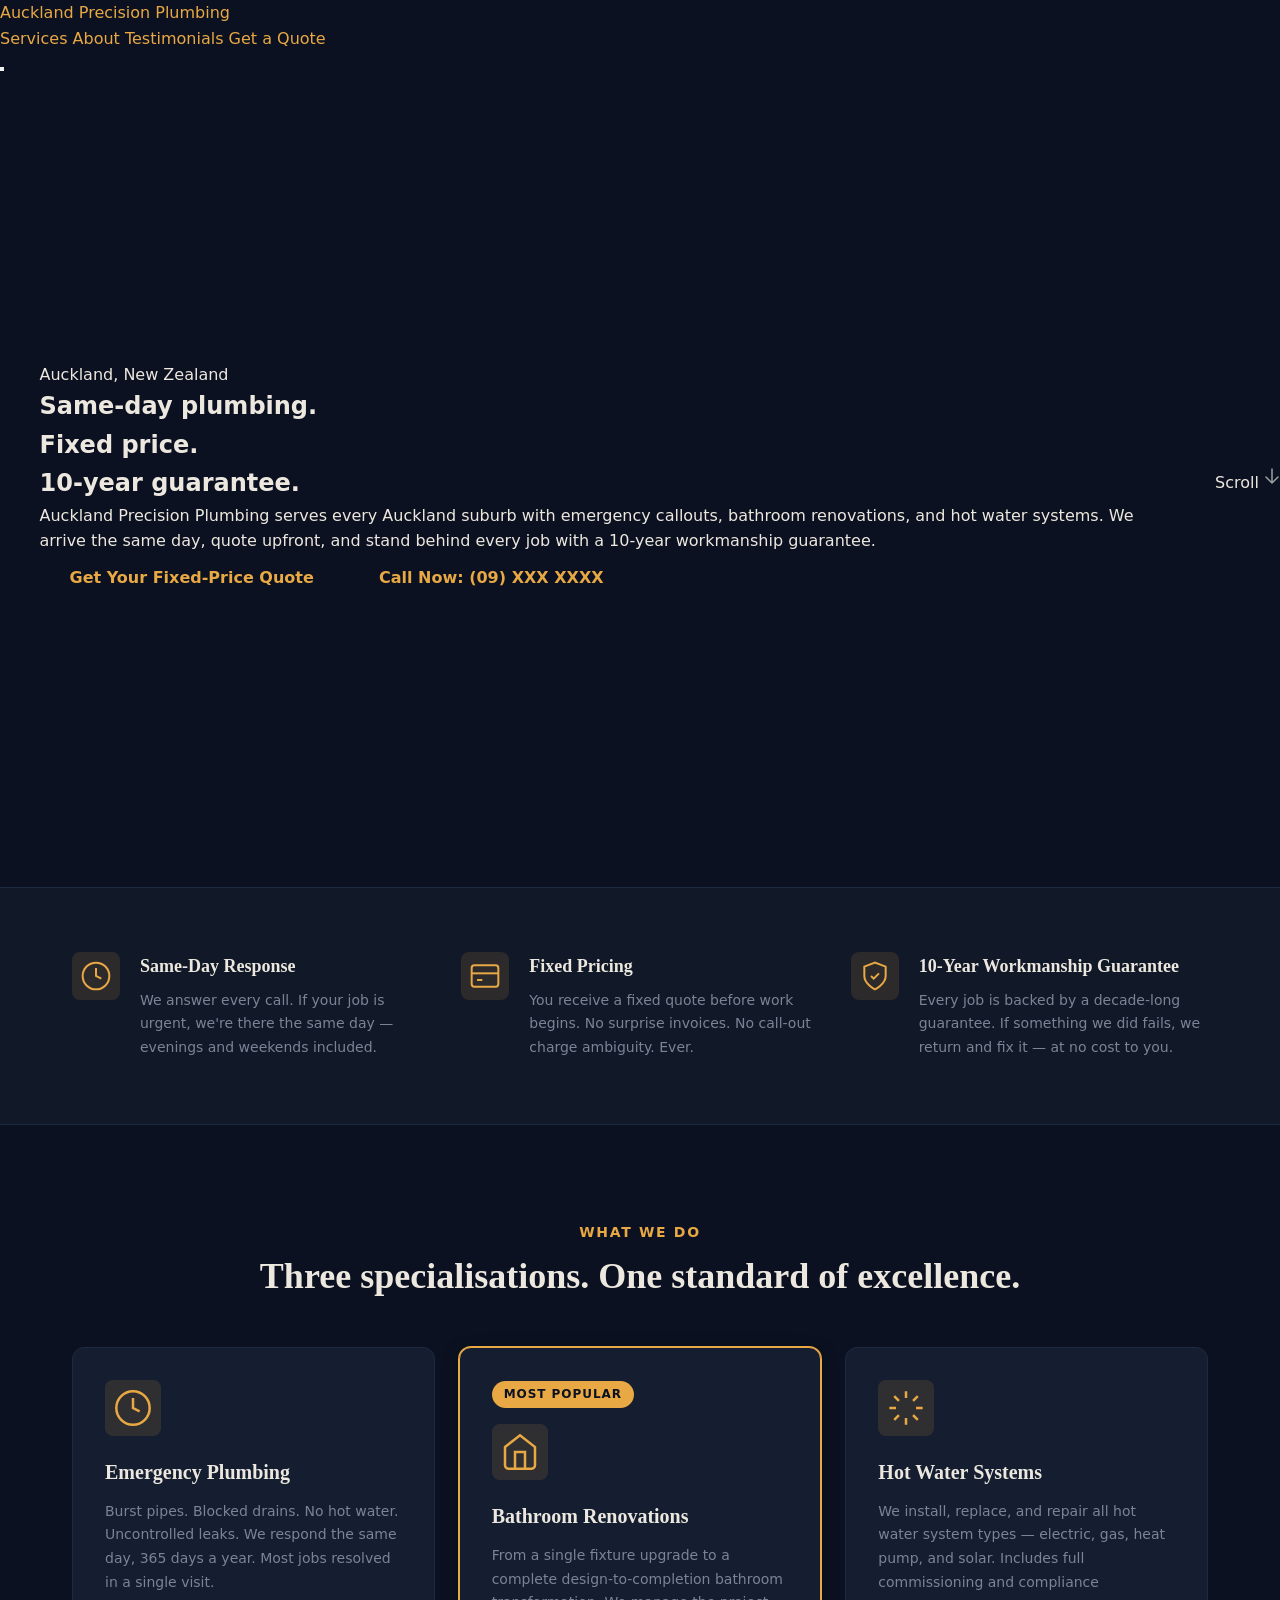
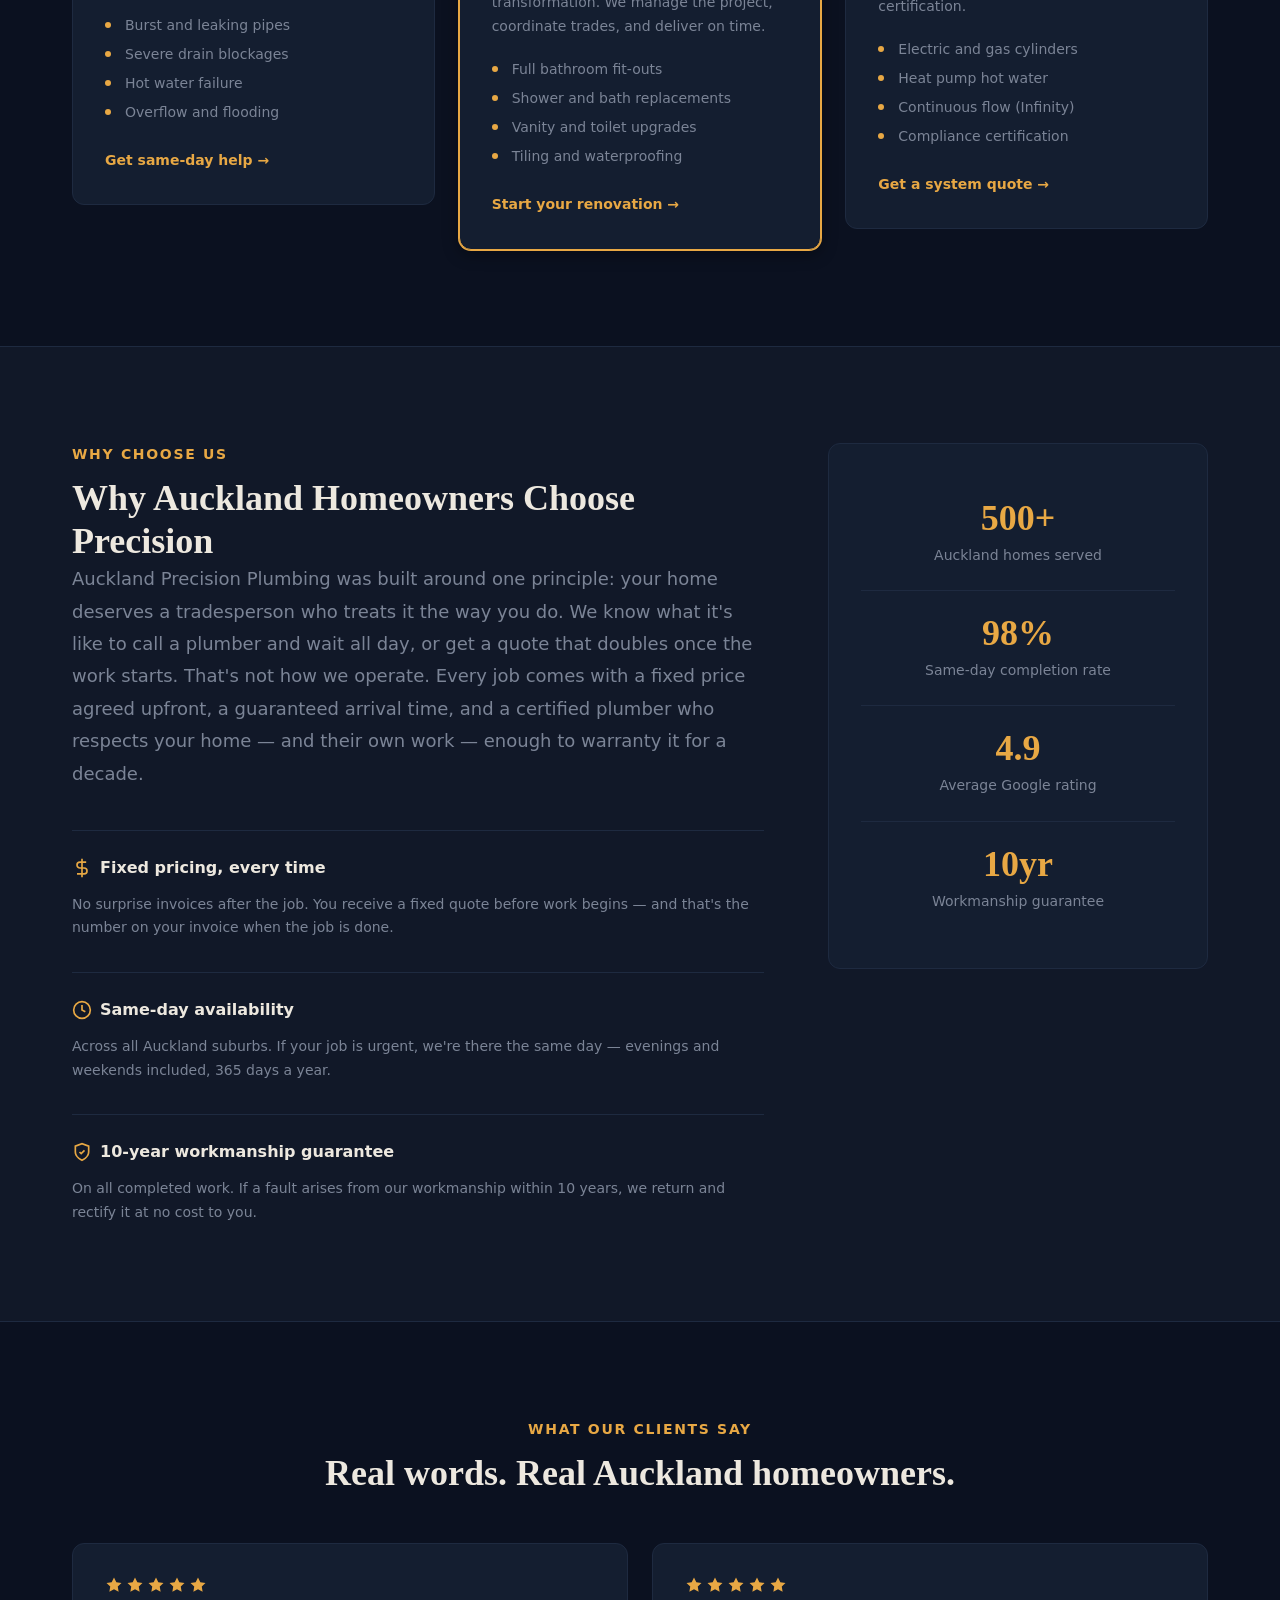
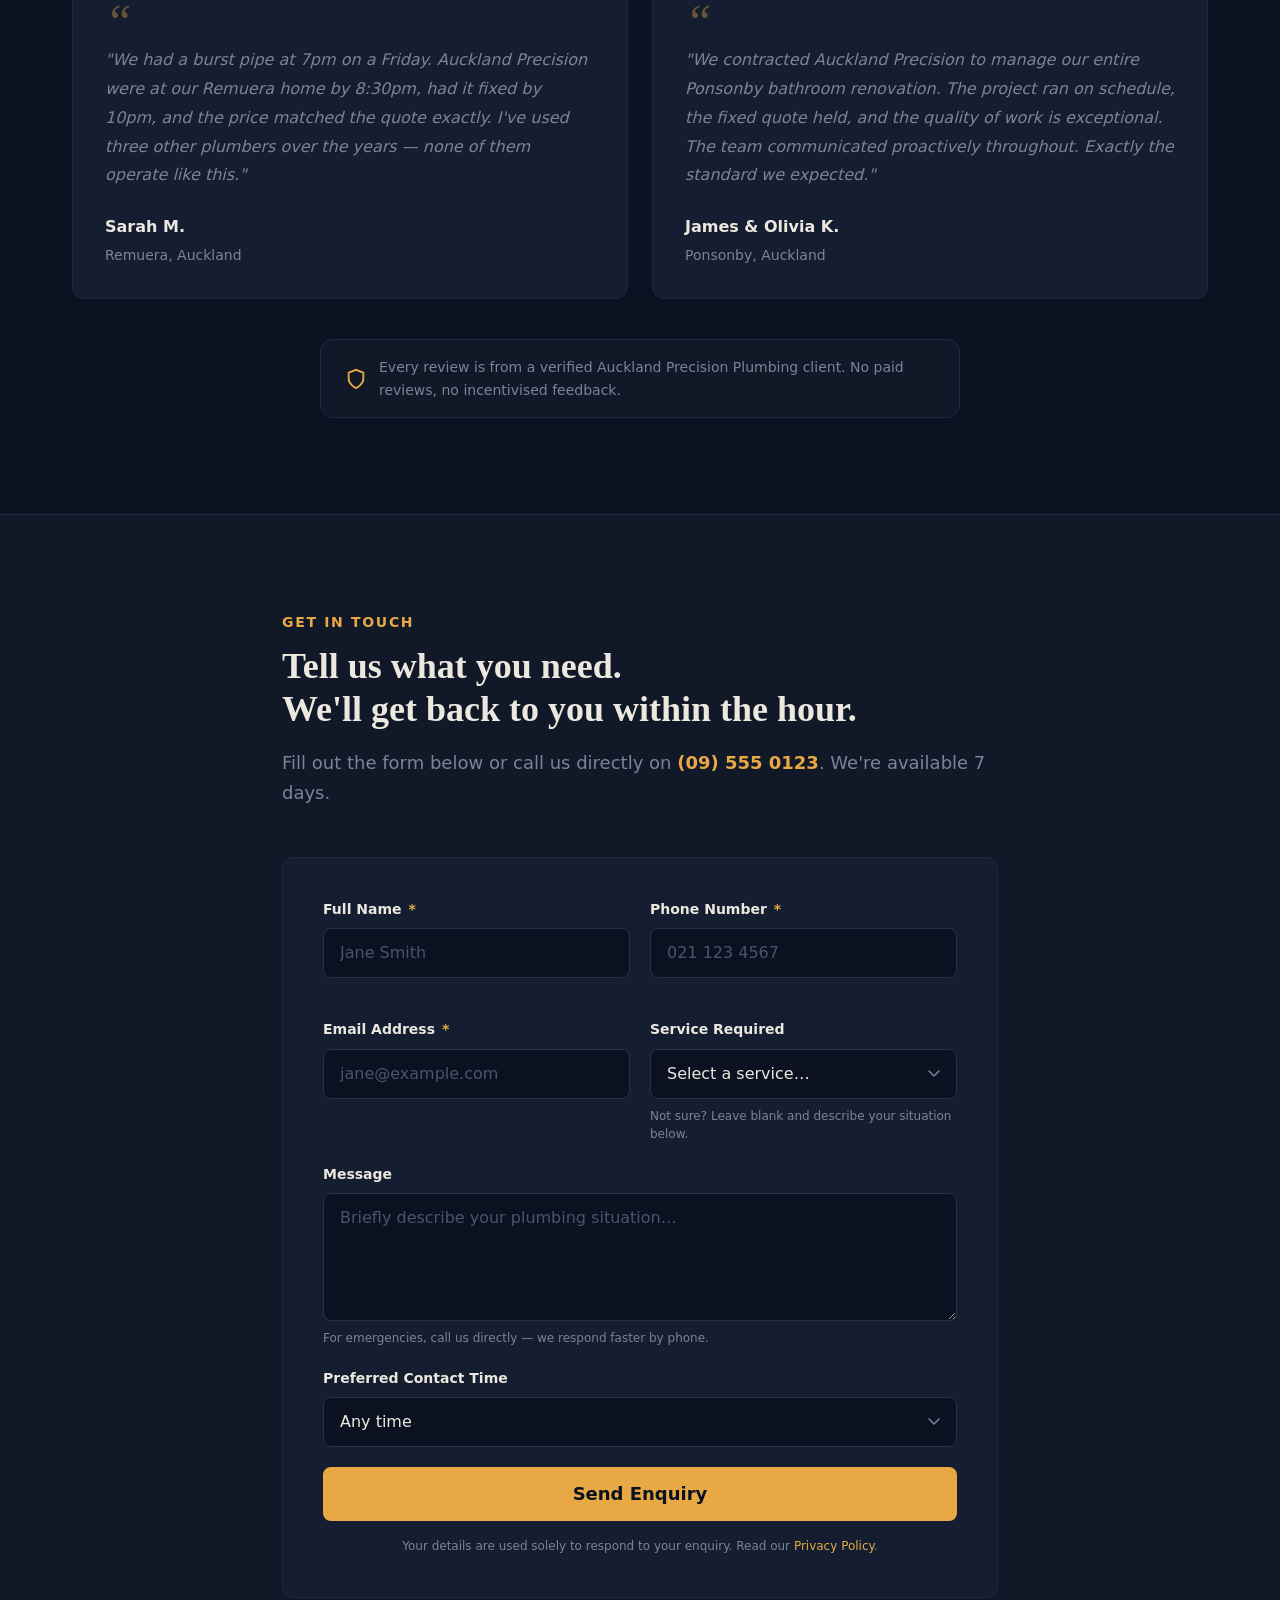
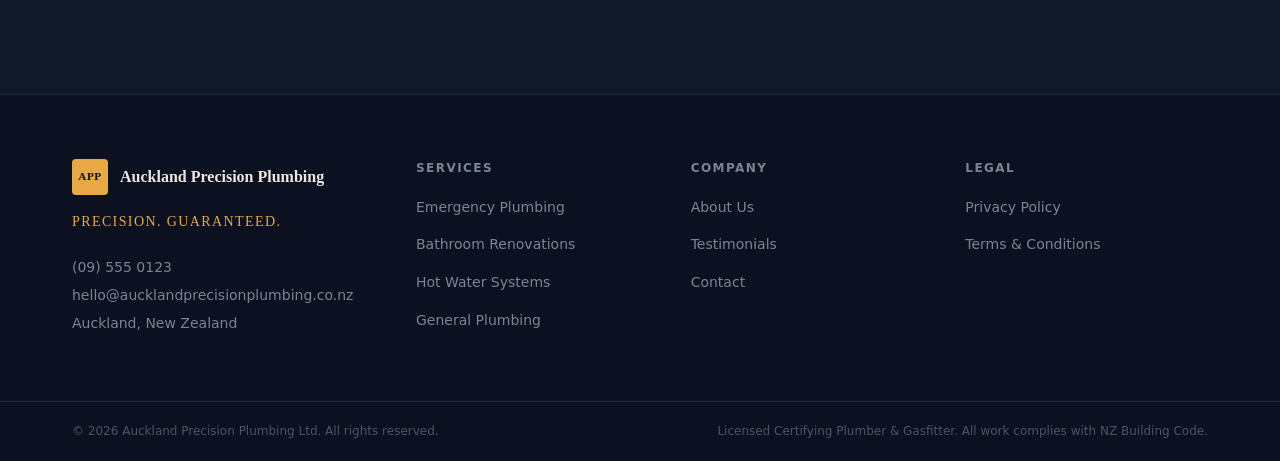
==== index.html @ d9fec71d "feat: Auckland Precision Plumbing — initial site build Premium dark static site. 7-section single-pa" ====
<!DOCTYPE html>
<html lang="en">
<head>
  <meta charset="UTF-8">
  <meta name="viewport" content="width=device-width, initial-scale=1.0">
  <title>Auckland Precision Plumbing — Same-Day Emergency Plumbers Auckland</title>
  <meta name="description" content="Auckland's premium plumbing service. Same-day emergency response, fixed pricing guaranteed, 10-year workmanship guarantee. Serving Remuera, Ponsonby, Parnell and all Auckland suburbs.">
  <link rel="canonical" href="https://auckland-precision-plumbing.netlify.app/">

  <!-- Open Graph -->
  <meta property="og:title" content="Auckland Precision Plumbing — Same-Day Emergency Plumbers Auckland">
  <meta property="og:description" content="Auckland's premium plumbing service. Same-day emergency response, fixed pricing, 10-year workmanship guarantee.">
  <meta property="og:type" content="website">
  <meta property="og:url" content="https://auckland-precision-plumbing.netlify.app/">
  <meta property="og:image" content="https://auckland-precision-plumbing.netlify.app/assets/images/og-image.jpg">

  <!-- Favicon -->
  <link rel="icon" type="image/svg+xml" href="/assets/icons/favicon.svg">
  <link rel="icon" type="image/x-icon" href="/assets/icons/favicon.ico">
  <link rel="apple-touch-icon" href="/assets/icons/apple-touch-icon.png">

  <!-- Fonts: Cormorant Garamond (display) + DM Sans (body) per design.json -->
  <link rel="preconnect" href="https://fonts.googleapis.com">
  <link rel="preconnect" href="https://fonts.gstatic.com" crossorigin>
  <link href="https://fonts.googleapis.com/css2?family=Cormorant+Garamond:wght@500;600;700&family=DM+Sans:opsz,wght@9..40,400;9..40,500&display=swap" rel="stylesheet">

  <!-- Stylesheet -->
  <link rel="stylesheet" href="/styles/main.css">

  <!-- Schema.org JSON-LD: LocalBusiness + Plumber -->
  <script type="application/ld+json">
  {
    "@context": "https://schema.org",
    "@type": ["LocalBusiness", "Plumber"],
    "name": "Auckland Precision Plumbing",
    "description": "Premium residential plumbing services — emergency callouts, bathroom renovations, and hot water system installation — delivered with same-day response, fixed pricing, and a 10-year workmanship guarantee.",
    "url": "https://auckland-precision-plumbing.netlify.app/",
    "telephone": "+6495550123",
    "address": {
      "@type": "PostalAddress",
      "addressLocality": "Auckland",
      "addressCountry": "NZ"
    },
    "areaServed": "Auckland",
    "openingHours": "Mo-Su 00:00-23:59",
    "priceRange": "$$",
    "sameAs": []
  }
  </script>

  <!-- Google Analytics 4 — add Measurement ID before launch -->
  <!-- <script async src="https://www.googletagmanager.com/gtag/js?id=G-XXXXXXXXXX"></script> -->
</head>
<body>

  <!-- ============================================================
       NAVIGATION — design.json: deep navy fixed header
  ============================================================ -->
  <header class="site-nav" id="site-nav" role="banner">
    <div class="nav-inner">
      <a href="/" class="nav-logo" aria-label="Auckland Precision Plumbing — home">
        Auckland Precision Plumbing
      </a>

      <!-- Desktop nav -->
      <nav class="nav-links" aria-label="Primary navigation">
        <a href="#services">Services</a>
        <a href="#about">About</a>
        <a href="#social-proof">Testimonials</a>
        <a href="#cta" class="nav-cta">Get a Quote</a>
      </nav>

      <!-- Mobile toggle -->
      <button
        class="nav-toggle"
        id="nav-toggle"
        aria-label="Open navigation menu"
        aria-expanded="false"
        aria-controls="nav-mobile"
      >
        <span aria-hidden="true"></span>
        <span aria-hidden="true"></span>
        <span aria-hidden="true"></span>
      </button>
    </div>

    <!-- Mobile nav -->
    <nav class="nav-mobile" id="nav-mobile" aria-label="Mobile navigation" hidden>
      <a href="#services">Services</a>
      <a href="#about">About</a>
      <a href="#social-proof">Testimonials</a>
      <a href="#cta">Get a Quote</a>
    </nav>
  </header>

  <main id="main-content">

    <!-- ============================================================
         HERO — WEB-34
         Dark full-bleed. Headline anchored bottom-left.
         CTAs in right column. Cormorant Garamond 700.
         Copy: COPY.md. Design: design.json.
    ============================================================ -->
    <section id="hero" class="hero" aria-label="Auckland Precision Plumbing">

      <!-- Full-bleed background photography (premium bathroom/kitchen renovation) -->
      <div
        class="hero-bg"
        id="hero-bg"
        role="img"
        aria-label="Premium bathroom renovation completed by Auckland Precision Plumbing"
      ></div>

      <!-- Gradient overlay — deep navy from bottom -->
      <div class="hero-overlay" aria-hidden="true"></div>

      <div class="container hero-content">
        <div class="hero-inner">

          <!-- Left: eyebrow + headline + subheading -->
          <div class="hero-text">

            <div class="hero-eyebrow" id="hero-eyebrow">
              <span class="hero-eyebrow-line" aria-hidden="true"></span>
              <span class="hero-eyebrow-text">Auckland, New Zealand</span>
            </div>

            <h1 class="hero-headline" id="hero-headline">
              Same-day plumbing.<br>
              Fixed price.<br>
              10-year guarantee.
            </h1>

            <p class="hero-sub" id="hero-sub">
              Auckland Precision Plumbing serves every Auckland suburb with emergency callouts,
              bathroom renovations, and hot water systems. We arrive the same day, quote upfront,
              and stand behind every job with a 10-year workmanship guarantee.
            </p>

          </div>

          <!-- Right: CTA buttons (bottom-aligned with headline) -->
          <div class="hero-actions-col">
            <div class="hero-actions" id="hero-actions">
              <a href="#cta" class="btn btn-primary">
                Get Your Fixed-Price Quote
              </a>
              <a href="tel:+6409XXXXXX" class="btn btn-secondary btn-secondary--light">
                Call Now: (09) XXX XXXX
              </a>
            </div>
          </div>

        </div>
      </div>

      <!-- Subtle scroll indicator -->
      <div class="hero-scroll-hint" id="hero-scroll-hint" aria-hidden="true">
        <span>Scroll</span>
        <svg width="16" height="20" viewBox="0 0 16 20" fill="none">
          <path d="M8 1v14M2 9l6 6 6-6" stroke="rgba(255,255,255,0.6)" stroke-width="1.5" stroke-linecap="round" stroke-linejoin="round"/>
        </svg>
      </div>

    </section>

    <!-- ============================================================
         TRUST BAR
    ============================================================ -->
    <section id="trust-bar" class="trust-bar fade-in" aria-labelledby="trust-bar-heading">
      <h2 id="trust-bar-heading" class="sr-only">Why Auckland homeowners choose us</h2>
      <div class="container trust-bar__grid">

        <div class="trust-item">
          <div class="trust-item__icon" aria-hidden="true">
            <svg width="32" height="32" viewBox="0 0 24 24" fill="none" stroke="currentColor" stroke-width="1.5">
              <circle cx="12" cy="12" r="10"/><polyline points="12 6 12 12 16 14"/>
            </svg>
          </div>
          <div class="trust-item__body">
            <h3 class="trust-item__title">Same-Day Response</h3>
            <p class="trust-item__text">We answer every call. If your job is urgent, we're there the same day — evenings and weekends included.</p>
          </div>
        </div>

        <div class="trust-item">
          <div class="trust-item__icon" aria-hidden="true">
            <svg width="32" height="32" viewBox="0 0 24 24" fill="none" stroke="currentColor" stroke-width="1.5">
              <rect x="2" y="4" width="20" height="16" rx="2"/><line x1="2" y1="10" x2="22" y2="10"/><line x1="6" y1="15" x2="10" y2="15"/>
            </svg>
          </div>
          <div class="trust-item__body">
            <h3 class="trust-item__title">Fixed Pricing</h3>
            <p class="trust-item__text">You receive a fixed quote before work begins. No surprise invoices. No call-out charge ambiguity. Ever.</p>
          </div>
        </div>

        <div class="trust-item">
          <div class="trust-item__icon" aria-hidden="true">
            <svg width="32" height="32" viewBox="0 0 24 24" fill="none" stroke="currentColor" stroke-width="1.5">
              <path d="M12 22s8-4 8-10V5l-8-3-8 3v7c0 6 8 10 8 10z"/><polyline points="9 12 11 14 15 10"/>
            </svg>
          </div>
          <div class="trust-item__body">
            <h3 class="trust-item__title">10-Year Workmanship Guarantee</h3>
            <p class="trust-item__text">Every job is backed by a decade-long guarantee. If something we did fails, we return and fix it — at no cost to you.</p>
          </div>
        </div>

      </div>
    </section>

    <!-- ============================================================
         SERVICES
    ============================================================ -->
    <section id="services" class="services fade-in" aria-labelledby="services-heading">
      <div class="container">
        <header class="section-header">
          <p class="section-eyebrow">What we do</p>
          <h2 id="services-heading" class="section-heading">Three specialisations. One standard of excellence.</h2>
        </header>

        <div class="services__grid">

          <article class="service-card">
            <div class="service-card__icon" aria-hidden="true">
              <svg width="40" height="40" viewBox="0 0 24 24" fill="none" stroke="currentColor" stroke-width="1.5">
                <path d="M12 2a10 10 0 110 20A10 10 0 0112 2z"/><path d="M12 6v6l4 2"/>
              </svg>
            </div>
            <h3 class="service-card__title">Emergency Plumbing</h3>
            <p class="service-card__text">Burst pipes. Blocked drains. No hot water. Uncontrolled leaks. We respond the same day, 365 days a year. Most jobs resolved in a single visit.</p>
            <ul class="service-card__list" aria-label="Emergency plumbing services">
              <li>Burst and leaking pipes</li>
              <li>Severe drain blockages</li>
              <li>Hot water failure</li>
              <li>Overflow and flooding</li>
            </ul>
            <a href="#cta" class="service-card__link" data-event="cta_click" data-label="services-emergency">Get same-day help →</a>
          </article>

          <article class="service-card service-card--featured">
            <div class="service-card__badge">Most popular</div>
            <div class="service-card__icon" aria-hidden="true">
              <svg width="40" height="40" viewBox="0 0 24 24" fill="none" stroke="currentColor" stroke-width="1.5">
                <path d="M3 9l9-7 9 7v11a2 2 0 01-2 2H5a2 2 0 01-2-2z"/><polyline points="9 22 9 12 15 12 15 22"/>
              </svg>
            </div>
            <h3 class="service-card__title">Bathroom Renovations</h3>
            <p class="service-card__text">From a single fixture upgrade to a complete design-to-completion bathroom transformation. We manage the project, coordinate trades, and deliver on time.</p>
            <ul class="service-card__list" aria-label="Bathroom renovation services">
              <li>Full bathroom fit-outs</li>
              <li>Shower and bath replacements</li>
              <li>Vanity and toilet upgrades</li>
              <li>Tiling and waterproofing</li>
            </ul>
            <a href="#cta" class="service-card__link" data-event="cta_click" data-label="services-reno">Start your renovation →</a>
          </article>

          <article class="service-card">
            <div class="service-card__icon" aria-hidden="true">
              <svg width="40" height="40" viewBox="0 0 24 24" fill="none" stroke="currentColor" stroke-width="1.5">
                <path d="M12 2v4m0 12v4M4.93 4.93l2.83 2.83m8.48 8.48l2.83 2.83M2 12h4m12 0h4M4.93 19.07l2.83-2.83m8.48-8.48l2.83-2.83"/>
              </svg>
            </div>
            <h3 class="service-card__title">Hot Water Systems</h3>
            <p class="service-card__text">We install, replace, and repair all hot water system types — electric, gas, heat pump, and solar. Includes full commissioning and compliance certification.</p>
            <ul class="service-card__list" aria-label="Hot water system services">
              <li>Electric and gas cylinders</li>
              <li>Heat pump hot water</li>
              <li>Continuous flow (Infinity)</li>
              <li>Compliance certification</li>
            </ul>
            <a href="#cta" class="service-card__link" data-event="cta_click" data-label="services-hotwater">Get a system quote →</a>
          </article>

        </div>
      </div>
    </section>

    <!-- ============================================================
         ABOUT / WHY US — WEB-37
         Copy: COPY.md. Design: design.json.
         Layout: two-column (story + differentiators | stat panel).
    ============================================================ -->
    <section id="about" class="about fade-in" aria-labelledby="about-heading">
      <div class="container about__inner">
        <div class="about__content">
          <p class="section-eyebrow">Why choose us</p>
          <h2 id="about-heading" class="section-heading">Why Auckland Homeowners Choose Precision</h2>
          <p class="about__lead">
            Auckland Precision Plumbing was built around one principle: your home deserves a tradesperson who treats it the way you do. We know what it's like to call a plumber and wait all day, or get a quote that doubles once the work starts. That's not how we operate. Every job comes with a fixed price agreed upfront, a guaranteed arrival time, and a certified plumber who respects your home — and their own work — enough to warranty it for a decade.
          </p>

          <dl class="about__features">
            <div class="about__feature">
              <dt class="about__feature-title">
                <svg width="20" height="20" viewBox="0 0 24 24" fill="none" stroke="currentColor" stroke-width="2" aria-hidden="true">
                  <line x1="12" y1="1" x2="12" y2="23"/><path d="M17 5H9.5a3.5 3.5 0 000 7h5a3.5 3.5 0 010 7H6"/>
                </svg>
                Fixed pricing, every time
              </dt>
              <dd class="about__feature-text">No surprise invoices after the job. You receive a fixed quote before work begins — and that's the number on your invoice when the job is done.</dd>
            </div>

            <div class="about__feature">
              <dt class="about__feature-title">
                <svg width="20" height="20" viewBox="0 0 24 24" fill="none" stroke="currentColor" stroke-width="2" aria-hidden="true">
                  <circle cx="12" cy="12" r="10"/><polyline points="12 6 12 12 16 14"/>
                </svg>
                Same-day availability
              </dt>
              <dd class="about__feature-text">Across all Auckland suburbs. If your job is urgent, we're there the same day — evenings and weekends included, 365 days a year.</dd>
            </div>

            <div class="about__feature">
              <dt class="about__feature-title">
                <svg width="20" height="20" viewBox="0 0 24 24" fill="none" stroke="currentColor" stroke-width="2" aria-hidden="true">
                  <path d="M12 22s8-4 8-10V5l-8-3-8 3v7c0 6 8 10 8 10z"/><polyline points="9 12 11 14 15 10"/>
                </svg>
                10-year workmanship guarantee
              </dt>
              <dd class="about__feature-text">On all completed work. If a fault arises from our workmanship within 10 years, we return and rectify it at no cost to you.</dd>
            </div>
          </dl>
        </div>

        <aside class="about__stat-panel" aria-label="Company statistics">
          <div class="stat-panel">
            <div class="stat-panel__item">
              <span class="stat-panel__number" aria-label="Over 500 homes served">500+</span>
              <span class="stat-panel__label">Auckland homes served</span>
            </div>
            <div class="stat-panel__divider" aria-hidden="true"></div>
            <div class="stat-panel__item">
              <span class="stat-panel__number">98%</span>
              <span class="stat-panel__label">Same-day completion rate</span>
            </div>
            <div class="stat-panel__divider" aria-hidden="true"></div>
            <div class="stat-panel__item">
              <span class="stat-panel__number">4.9</span>
              <span class="stat-panel__label">Average Google rating</span>
            </div>
            <div class="stat-panel__divider" aria-hidden="true"></div>
            <div class="stat-panel__item">
              <span class="stat-panel__number">10yr</span>
              <span class="stat-panel__label">Workmanship guarantee</span>
            </div>
          </div>
        </aside>
      </div>
    </section>

    <!-- ============================================================
         SOCIAL PROOF / TESTIMONIALS
    ============================================================ -->
    <section id="social-proof" class="social-proof fade-in" aria-labelledby="social-proof-heading">
      <div class="container">
        <header class="section-header">
          <p class="section-eyebrow">What our clients say</p>
          <h2 id="social-proof-heading" class="section-heading">Real words. Real Auckland homeowners.</h2>
        </header>

        <div class="testimonials__grid">

          <blockquote class="testimonial">
            <div class="testimonial__stars" aria-label="5 stars out of 5">
              <svg width="18" height="18" viewBox="0 0 24 24" fill="currentColor" aria-hidden="true"><polygon points="12 2 15.09 8.26 22 9.27 17 14.14 18.18 21.02 12 17.77 5.82 21.02 7 14.14 2 9.27 8.91 8.26 12 2"/></svg>
              <svg width="18" height="18" viewBox="0 0 24 24" fill="currentColor" aria-hidden="true"><polygon points="12 2 15.09 8.26 22 9.27 17 14.14 18.18 21.02 12 17.77 5.82 21.02 7 14.14 2 9.27 8.91 8.26 12 2"/></svg>
              <svg width="18" height="18" viewBox="0 0 24 24" fill="currentColor" aria-hidden="true"><polygon points="12 2 15.09 8.26 22 9.27 17 14.14 18.18 21.02 12 17.77 5.82 21.02 7 14.14 2 9.27 8.91 8.26 12 2"/></svg>
              <svg width="18" height="18" viewBox="0 0 24 24" fill="currentColor" aria-hidden="true"><polygon points="12 2 15.09 8.26 22 9.27 17 14.14 18.18 21.02 12 17.77 5.82 21.02 7 14.14 2 9.27 8.91 8.26 12 2"/></svg>
              <svg width="18" height="18" viewBox="0 0 24 24" fill="currentColor" aria-hidden="true"><polygon points="12 2 15.09 8.26 22 9.27 17 14.14 18.18 21.02 12 17.77 5.82 21.02 7 14.14 2 9.27 8.91 8.26 12 2"/></svg>
            </div>
            <p class="testimonial__quote">
              "We had a burst pipe at 7pm on a Friday. Auckland Precision were at our Remuera home by 8:30pm, had it fixed by 10pm, and the price matched the quote exactly. I've used three other plumbers over the years — none of them operate like this."
            </p>
            <footer class="testimonial__footer">
              <cite class="testimonial__author">
                <strong>Sarah M.</strong>
                <span class="testimonial__location">Remuera, Auckland</span>
              </cite>
            </footer>
          </blockquote>

          <blockquote class="testimonial">
            <div class="testimonial__stars" aria-label="5 stars out of 5">
              <svg width="18" height="18" viewBox="0 0 24 24" fill="currentColor" aria-hidden="true"><polygon points="12 2 15.09 8.26 22 9.27 17 14.14 18.18 21.02 12 17.77 5.82 21.02 7 14.14 2 9.27 8.91 8.26 12 2"/></svg>
              <svg width="18" height="18" viewBox="0 0 24 24" fill="currentColor" aria-hidden="true"><polygon points="12 2 15.09 8.26 22 9.27 17 14.14 18.18 21.02 12 17.77 5.82 21.02 7 14.14 2 9.27 8.91 8.26 12 2"/></svg>
              <svg width="18" height="18" viewBox="0 0 24 24" fill="currentColor" aria-hidden="true"><polygon points="12 2 15.09 8.26 22 9.27 17 14.14 18.18 21.02 12 17.77 5.82 21.02 7 14.14 2 9.27 8.91 8.26 12 2"/></svg>
              <svg width="18" height="18" viewBox="0 0 24 24" fill="currentColor" aria-hidden="true"><polygon points="12 2 15.09 8.26 22 9.27 17 14.14 18.18 21.02 12 17.77 5.82 21.02 7 14.14 2 9.27 8.91 8.26 12 2"/></svg>
              <svg width="18" height="18" viewBox="0 0 24 24" fill="currentColor" aria-hidden="true"><polygon points="12 2 15.09 8.26 22 9.27 17 14.14 18.18 21.02 12 17.77 5.82 21.02 7 14.14 2 9.27 8.91 8.26 12 2"/></svg>
            </div>
            <p class="testimonial__quote">
              "We contracted Auckland Precision to manage our entire Ponsonby bathroom renovation. The project ran on schedule, the fixed quote held, and the quality of work is exceptional. The team communicated proactively throughout. Exactly the standard we expected."
            </p>
            <footer class="testimonial__footer">
              <cite class="testimonial__author">
                <strong>James &amp; Olivia K.</strong>
                <span class="testimonial__location">Ponsonby, Auckland</span>
              </cite>
            </footer>
          </blockquote>

        </div>

        <div class="social-proof__trust-signal">
          <svg width="22" height="22" viewBox="0 0 24 24" fill="none" stroke="currentColor" stroke-width="2" aria-hidden="true">
            <path d="M12 22s8-4 8-10V5l-8-3-8 3v7c0 6 8 10 8 10z"/>
          </svg>
          <p>Every review is from a verified Auckland Precision Plumbing client. No paid reviews, no incentivised feedback.</p>
        </div>
      </div>
    </section>

    <!-- ============================================================
         CTA / CONTACT FORM
    ============================================================ -->
    <section id="cta" class="contact fade-in" aria-labelledby="contact-heading">
      <div class="container contact__inner">
        <div class="contact__header">
          <p class="section-eyebrow">Get in touch</p>
          <h2 id="contact-heading" class="section-heading">Tell us what you need.<br>We'll get back to you within the hour.</h2>
          <p class="contact__subhead">Fill out the form below or call us directly on <a href="tel:+6495550123" class="contact__phone-link" data-event="phone_click">(09) 555 0123</a>. We're available 7 days.</p>
        </div>

        <!-- Contact Form — Formspree endpoint: replace YOUR_FORM_ID -->
        <form
          id="contact-form"
          class="contact-form"
          action="https://formspree.io/f/YOUR_FORM_ID"
          method="POST"
          novalidate
          aria-label="Contact form"
        >
          <!-- Honeypot spam protection -->
          <input type="text" name="_gotcha" class="contact-form__honeypot" tabindex="-1" aria-hidden="true">

          <div class="form-row">
            <div class="form-group">
              <label for="contact-name" class="form-label">Full Name <span class="form-label__required" aria-label="required">*</span></label>
              <input
                type="text"
                id="contact-name"
                name="name"
                class="form-input"
                placeholder="Jane Smith"
                required
                autocomplete="name"
                aria-required="true"
                aria-describedby="contact-name-error"
              >
              <span id="contact-name-error" class="form-error" role="alert" aria-live="polite"></span>
            </div>

            <div class="form-group">
              <label for="contact-phone" class="form-label">Phone Number <span class="form-label__required" aria-label="required">*</span></label>
              <input
                type="tel"
                id="contact-phone"
                name="phone"
                class="form-input"
                placeholder="021 123 4567"
                required
                autocomplete="tel"
                aria-required="true"
                aria-describedby="contact-phone-error"
              >
              <span id="contact-phone-error" class="form-error" role="alert" aria-live="polite"></span>
            </div>
          </div>

          <div class="form-row">
            <div class="form-group">
              <label for="contact-email" class="form-label">Email Address <span class="form-label__required" aria-label="required">*</span></label>
              <input
                type="email"
                id="contact-email"
                name="email"
                class="form-input"
                placeholder="jane@example.com"
                required
                autocomplete="email"
                aria-required="true"
                aria-describedby="contact-email-error"
              >
              <span id="contact-email-error" class="form-error" role="alert" aria-live="polite"></span>
            </div>

            <div class="form-group">
              <label for="contact-service" class="form-label">Service Required</label>
              <select id="contact-service" name="service" class="form-input form-select" aria-describedby="contact-service-hint">
                <option value="">Select a service…</option>
                <option value="Emergency Plumbing">Emergency Plumbing</option>
                <option value="Bathroom Renovation">Bathroom Renovation</option>
                <option value="Hot Water System">Hot Water System</option>
                <option value="General Plumbing">General Plumbing</option>
              </select>
              <span id="contact-service-hint" class="form-hint">Not sure? Leave blank and describe your situation below.</span>
            </div>
          </div>

          <div class="form-group">
            <label for="contact-message" class="form-label">Message</label>
            <textarea
              id="contact-message"
              name="message"
              class="form-input form-textarea"
              placeholder="Briefly describe your plumbing situation…"
              rows="4"
              aria-describedby="contact-message-hint"
            ></textarea>
            <span id="contact-message-hint" class="form-hint">For emergencies, call us directly — we respond faster by phone.</span>
          </div>

          <div class="form-group">
            <label for="contact-time" class="form-label">Preferred Contact Time</label>
            <select id="contact-time" name="preferred_time" class="form-input form-select">
              <option value="">Any time</option>
              <option value="Morning (8am–12pm)">Morning (8am–12pm)</option>
              <option value="Afternoon (12pm–5pm)">Afternoon (12pm–5pm)</option>
              <option value="Evening (5pm–8pm)">Evening (5pm–8pm)</option>
            </select>
          </div>

          <button type="submit" class="btn btn--primary contact-form__submit" data-event="cta_click" data-label="form-submit">
            <span class="btn__text">Send Enquiry</span>
            <span class="btn__loading" aria-hidden="true">Sending…</span>
          </button>

          <p class="contact-form__privacy">
            Your details are used solely to respond to your enquiry. Read our <a href="/privacy.html">Privacy Policy</a>.
          </p>

          <!-- Success / Error messages -->
          <div id="form-success" class="form-message form-message--success" role="alert" aria-live="polite" hidden>
            <svg width="20" height="20" viewBox="0 0 24 24" fill="none" stroke="currentColor" stroke-width="2" aria-hidden="true">
              <path d="M22 11.08V12a10 10 0 11-5.93-9.14"/><polyline points="22 4 12 14.01 9 11.01"/>
            </svg>
            <strong>We'll be in touch within the hour.</strong> Thank you for reaching out.
          </div>
          <div id="form-error" class="form-message form-message--error" role="alert" aria-live="polite" hidden>
            <svg width="20" height="20" viewBox="0 0 24 24" fill="none" stroke="currentColor" stroke-width="2" aria-hidden="true">
              <circle cx="12" cy="12" r="10"/><line x1="12" y1="8" x2="12" y2="12"/><line x1="12" y1="16" x2="12.01" y2="16"/>
            </svg>
            Something went wrong. Please try again or call us on <a href="tel:+6495550123">(09) 555 0123</a>.
          </div>
        </form>
      </div>
    </section>

  </main>

  <!-- ============================================================
       FOOTER
  ============================================================ -->
  <footer id="footer" class="site-footer" role="contentinfo">
    <div class="container footer__inner">

      <div class="footer__brand">
        <a href="/" class="footer__logo" aria-label="Auckland Precision Plumbing — Home">
          <span class="logo__mark" aria-hidden="true">APP</span>
          <span class="logo__text">Auckland Precision Plumbing</span>
        </a>
        <p class="footer__tagline">Precision. Guaranteed.</p>
        <address class="footer__contact">
          <a href="tel:+6495550123" class="footer__phone" data-event="phone_click">(09) 555 0123</a><br>
          <a href="mailto:hello@aucklandprecisionplumbing.co.nz" class="footer__email">hello@aucklandprecisionplumbing.co.nz</a><br>
          Auckland, New Zealand
        </address>
      </div>

      <nav class="footer__nav" aria-label="Footer navigation">
        <div class="footer__nav-group">
          <h3 class="footer__nav-heading">Services</h3>
          <ul class="footer__nav-list" role="list">
            <li><a href="#services" class="footer__nav-link">Emergency Plumbing</a></li>
            <li><a href="#services" class="footer__nav-link">Bathroom Renovations</a></li>
            <li><a href="#services" class="footer__nav-link">Hot Water Systems</a></li>
            <li><a href="#services" class="footer__nav-link">General Plumbing</a></li>
          </ul>
        </div>
        <div class="footer__nav-group">
          <h3 class="footer__nav-heading">Company</h3>
          <ul class="footer__nav-list" role="list">
            <li><a href="#about" class="footer__nav-link">About Us</a></li>
            <li><a href="#social-proof" class="footer__nav-link">Testimonials</a></li>
            <li><a href="#cta" class="footer__nav-link">Contact</a></li>
          </ul>
        </div>
        <div class="footer__nav-group">
          <h3 class="footer__nav-heading">Legal</h3>
          <ul class="footer__nav-list" role="list">
            <li><a href="/privacy.html" class="footer__nav-link">Privacy Policy</a></li>
            <li><a href="/terms.html" class="footer__nav-link">Terms &amp; Conditions</a></li>
          </ul>
        </div>
      </nav>

    </div>

    <div class="footer__bottom">
      <div class="container footer__bottom-inner">
        <p class="footer__copyright">&copy; <span id="footer-year">2025</span> Auckland Precision Plumbing Ltd. All rights reserved.</p>
        <p class="footer__legal-note">Licensed Certifying Plumber &amp; Gasfitter. All work complies with NZ Building Code.</p>
      </div>
    </div>
  </footer>

  <!-- JavaScript -->
  <script src="/js/main.js" defer></script>

</body>
</html>
---- styles/main.css ----
/* ================================================================
   Auckland Precision Plumbing — main.css
   Design system: Dark slate / Warm amber / Playfair + Inter
================================================================ */

/* ----------------------------------------------------------------
   1. Design tokens
---------------------------------------------------------------- */
:root {
  /* Colours */
  --color-bg:           #0B1120;
  --color-bg-alt:       #111828;
  --color-bg-card:      #141E30;
  --color-bg-card-hover:#182438;
  --color-accent:       #E8A844;
  --color-accent-hover: #D4952F;
  --color-accent-dim:   rgba(232, 168, 68, 0.12);
  --color-text:         #EDE8DF;
  --color-text-muted:   #7B8496;
  --color-text-subtle:  #4A5568;
  --color-border:       #1E2A40;
  --color-border-light: #243248;
  --color-error:        #E85F5F;
  --color-success:      #4CAF7D;
  --color-white:        #FFFFFF;

  /* Typography */
  --font-display: 'Playfair Display', Georgia, 'Times New Roman', serif;
  --font-body:    'Inter', system-ui, -apple-system, BlinkMacSystemFont, 'Segoe UI', sans-serif;

  /* Font sizes */
  --text-xs:   0.75rem;
  --text-sm:   0.875rem;
  --text-base: 1rem;
  --text-lg:   1.125rem;
  --text-xl:   1.25rem;
  --text-2xl:  1.5rem;
  --text-3xl:  1.875rem;
  --text-4xl:  2.25rem;
  --text-5xl:  3rem;
  --text-6xl:  3.75rem;

  /* Spacing */
  --space-1:  0.25rem;
  --space-2:  0.5rem;
  --space-3:  0.75rem;
  --space-4:  1rem;
  --space-5:  1.25rem;
  --space-6:  1.5rem;
  --space-8:  2rem;
  --space-10: 2.5rem;
  --space-12: 3rem;
  --space-16: 4rem;
  --space-20: 5rem;
  --space-24: 6rem;
  --space-32: 8rem;

  /* Layout */
  --max-width:      1200px;
  --max-width-text: 720px;
  --gutter:         clamp(1rem, 4vw, 2rem);

  /* Effects */
  --radius-sm:  4px;
  --radius-md:  8px;
  --radius-lg:  12px;
  --radius-xl:  20px;
  --shadow-sm:  0 1px 3px rgba(0, 0, 0, 0.4);
  --shadow-md:  0 4px 16px rgba(0, 0, 0, 0.4);
  --shadow-lg:  0 16px 48px rgba(0, 0, 0, 0.5);
  --transition: 0.25s ease;
}

/* ----------------------------------------------------------------
   2. Reset & base
---------------------------------------------------------------- */
*,
*::before,
*::after {
  box-sizing: border-box;
  margin: 0;
  padding: 0;
}

html {
  scroll-behavior: smooth;
  -webkit-text-size-adjust: 100%;
}

@media (prefers-reduced-motion: reduce) {
  html { scroll-behavior: auto; }
  *,
  *::before,
  *::after {
    animation-duration: 0.01ms !important;
    animation-iteration-count: 1 !important;
    transition-duration: 0.01ms !important;
    scroll-behavior: auto !important;
  }
}

body {
  font-family: var(--font-body);
  font-size: var(--text-base);
  line-height: 1.6;
  color: var(--color-text);
  background-color: var(--color-bg);
  -webkit-font-smoothing: antialiased;
  -moz-osx-font-smoothing: grayscale;
}

img {
  display: block;
  max-width: 100%;
  height: auto;
}

a {
  color: var(--color-accent);
  text-decoration: none;
  transition: color var(--transition);
}

a:hover { color: var(--color-accent-hover); }

a:focus-visible {
  outline: 2px solid var(--color-accent);
  outline-offset: 3px;
  border-radius: 2px;
}

ul, ol { list-style: none; }
address { font-style: normal; }

/* ----------------------------------------------------------------
   3. Utilities
---------------------------------------------------------------- */
.sr-only {
  position: absolute;
  width: 1px;
  height: 1px;
  padding: 0;
  margin: -1px;
  overflow: hidden;
  clip: rect(0, 0, 0, 0);
  white-space: nowrap;
  border: 0;
}

.container {
  width: 100%;
  max-width: var(--max-width);
  margin-inline: auto;
  padding-inline: var(--gutter);
}

/* ----------------------------------------------------------------
   4. Typography
---------------------------------------------------------------- */
.section-eyebrow {
  display: block;
  font-family: var(--font-body);
  font-size: var(--text-sm);
  font-weight: 600;
  letter-spacing: 0.12em;
  text-transform: uppercase;
  color: var(--color-accent);
  margin-bottom: var(--space-3);
}

.section-heading {
  font-family: var(--font-display);
  font-size: clamp(var(--text-2xl), 3.5vw, var(--text-4xl));
  font-weight: 600;
  line-height: 1.2;
  color: var(--color-text);
}

.section-header {
  text-align: center;
  margin-bottom: var(--space-12);
}

/* ----------------------------------------------------------------
   5. Buttons
---------------------------------------------------------------- */
.btn {
  display: inline-flex;
  align-items: center;
  gap: var(--space-2);
  font-family: var(--font-body);
  font-size: var(--text-base);
  font-weight: 600;
  line-height: 1;
  padding: 0.875rem 1.75rem;
  border-radius: var(--radius-md);
  border: 2px solid transparent;
  cursor: pointer;
  text-decoration: none;
  transition: background-color var(--transition), color var(--transition),
              border-color var(--transition), box-shadow var(--transition);
  white-space: nowrap;
}

.btn:focus-visible {
  outline: 2px solid var(--color-accent);
  outline-offset: 3px;
}

.btn--primary {
  background-color: var(--color-accent);
  color: #0B1120;
  border-color: var(--color-accent);
}

.btn--primary:hover {
  background-color: var(--color-accent-hover);
  border-color: var(--color-accent-hover);
  color: #0B1120;
  box-shadow: 0 4px 20px rgba(232, 168, 68, 0.3);
}

.btn--ghost {
  background-color: transparent;
  color: var(--color-text);
  border-color: var(--color-border-light);
}

.btn--ghost:hover {
  border-color: var(--color-accent);
  color: var(--color-accent);
}

.btn--outline {
  background-color: transparent;
  color: var(--color-accent);
  border-color: var(--color-accent);
}

.btn--outline:hover {
  background-color: var(--color-accent);
  color: #0B1120;
}

.btn__icon { flex-shrink: 0; }

/* ----------------------------------------------------------------
   6. Scroll fade-in animation
---------------------------------------------------------------- */
.fade-in {
  opacity: 0;
  transform: translateY(28px);
  transition: opacity 0.6s ease, transform 0.6s ease;
}

.fade-in.is-visible {
  opacity: 1;
  transform: translateY(0);
}

/* ----------------------------------------------------------------
   7. Header / Navigation
---------------------------------------------------------------- */
.site-header {
  position: sticky;
  top: 0;
  z-index: 100;
  background-color: rgba(11, 17, 32, 0.92);
  backdrop-filter: blur(12px);
  -webkit-backdrop-filter: blur(12px);
  border-bottom: 1px solid var(--color-border);
}

.header__inner {
  display: flex;
  align-items: center;
  justify-content: space-between;
  height: 4rem;
}

.header__logo,
.footer__logo {
  display: flex;
  align-items: center;
  gap: var(--space-3);
  text-decoration: none;
  color: var(--color-text);
}

.header__logo:hover,
.footer__logo:hover { color: var(--color-text); }

.logo__mark {
  display: flex;
  align-items: center;
  justify-content: center;
  width: 2.25rem;
  height: 2.25rem;
  background-color: var(--color-accent);
  color: #0B1120;
  font-family: var(--font-display);
  font-size: 0.7rem;
  font-weight: 700;
  letter-spacing: 0.05em;
  border-radius: var(--radius-sm);
  flex-shrink: 0;
}

.logo__text {
  font-family: var(--font-display);
  font-size: var(--text-base);
  font-weight: 600;
  line-height: 1.2;
}

@media (max-width: 600px) {
  .logo__text { display: none; }
}

.nav {
  display: flex;
  align-items: center;
  gap: var(--space-8);
}

.nav__list {
  display: flex;
  align-items: center;
  gap: var(--space-6);
}

.nav__link {
  font-size: var(--text-sm);
  font-weight: 500;
  color: var(--color-text-muted);
  text-decoration: none;
  transition: color var(--transition);
}

.nav__link:hover { color: var(--color-text); }

.nav__cta {
  font-size: var(--text-sm);
  padding: 0.6rem 1.25rem;
}

.nav__toggle {
  display: none;
  flex-direction: column;
  justify-content: center;
  gap: 5px;
  width: 2rem;
  height: 2rem;
  background: none;
  border: none;
  cursor: pointer;
  padding: 2px;
}

.nav__toggle-bar {
  display: block;
  width: 100%;
  height: 2px;
  background-color: var(--color-text);
  border-radius: 2px;
  transition: transform var(--transition), opacity var(--transition);
}

.nav__toggle[aria-expanded="true"] .nav__toggle-bar:nth-child(1) {
  transform: translateY(7px) rotate(45deg);
}
.nav__toggle[aria-expanded="true"] .nav__toggle-bar:nth-child(2) {
  opacity: 0;
}
.nav__toggle[aria-expanded="true"] .nav__toggle-bar:nth-child(3) {
  transform: translateY(-7px) rotate(-45deg);
}

@media (max-width: 768px) {
  .nav__toggle { display: flex; }

  .nav {
    position: absolute;
    top: 100%;
    left: 0;
    right: 0;
    flex-direction: column;
    align-items: stretch;
    gap: 0;
    background-color: var(--color-bg-alt);
    border-bottom: 1px solid var(--color-border);
    padding: var(--space-4) var(--gutter);
    display: none;
  }

  .nav.is-open { display: flex; }

  .nav__list {
    flex-direction: column;
    align-items: flex-start;
    gap: 0;
  }

  .nav__list li {
    width: 100%;
    border-bottom: 1px solid var(--color-border);
  }

  .nav__link {
    display: block;
    padding: var(--space-4) 0;
    font-size: var(--text-base);
    color: var(--color-text);
  }

  .nav__cta {
    margin-top: var(--space-4);
    text-align: center;
  }
}

/* ----------------------------------------------------------------
   8. Hero
---------------------------------------------------------------- */
.hero {
  position: relative;
  min-height: 90vh;
  display: flex;
  align-items: center;
  overflow: hidden;
}

.hero__bg {
  position: absolute;
  inset: 0;
  background:
    radial-gradient(ellipse 80% 60% at 60% 40%, rgba(232, 168, 68, 0.06) 0%, transparent 60%),
    radial-gradient(ellipse 60% 80% at 20% 80%, rgba(30, 106, 190, 0.04) 0%, transparent 60%),
    var(--color-bg);
  z-index: 0;
}

.hero__bg::before {
  content: '';
  position: absolute;
  inset: 0;
  background-image:
    linear-gradient(rgba(232, 168, 68, 0.025) 1px, transparent 1px),
    linear-gradient(90deg, rgba(232, 168, 68, 0.025) 1px, transparent 1px);
  background-size: 64px 64px;
}

.hero__bg::after {
  content: '';
  position: absolute;
  bottom: 0;
  left: 0;
  right: 0;
  height: 200px;
  background: linear-gradient(to bottom, transparent, var(--color-bg));
  z-index: 1;
}

.hero__content {
  position: relative;
  z-index: 2;
  padding-block: clamp(var(--space-16), 10vh, var(--space-32));
  max-width: 760px;
}

.hero__eyebrow {
  display: block;
  font-size: var(--text-sm);
  font-weight: 600;
  letter-spacing: 0.12em;
  text-transform: uppercase;
  color: var(--color-accent);
  margin-bottom: var(--space-4);
}

.hero__heading {
  font-family: var(--font-display);
  font-size: clamp(var(--text-4xl), 6vw, var(--text-6xl));
  font-weight: 700;
  line-height: 1.1;
  color: var(--color-white);
  margin-bottom: var(--space-6);
}

.hero__heading em {
  font-style: italic;
  color: var(--color-accent);
}

.hero__subhead {
  font-size: clamp(var(--text-base), 2vw, var(--text-xl));
  color: var(--color-text-muted);
  max-width: 560px;
  margin-bottom: var(--space-10);
  line-height: 1.7;
}

.hero__actions {
  display: flex;
  flex-wrap: wrap;
  gap: var(--space-4);
  margin-bottom: var(--space-12);
}

.hero__badges {
  display: flex;
  flex-wrap: wrap;
  gap: var(--space-4);
}

.hero__badge {
  display: flex;
  align-items: center;
  gap: var(--space-2);
  font-size: var(--text-sm);
  font-weight: 500;
  color: var(--color-text-muted);
  padding: var(--space-2) var(--space-4);
  border: 1px solid var(--color-border);
  border-radius: var(--radius-xl);
  background-color: rgba(255,255,255,0.03);
}

.hero__badge svg {
  color: var(--color-accent);
  flex-shrink: 0;
}

/* ----------------------------------------------------------------
   9. Trust Bar
---------------------------------------------------------------- */
.trust-bar {
  background-color: var(--color-bg-alt);
  border-top: 1px solid var(--color-border);
  border-bottom: 1px solid var(--color-border);
  padding-block: var(--space-16);
}

.trust-bar__grid {
  display: grid;
  grid-template-columns: repeat(3, 1fr);
  gap: var(--space-8);
}

@media (max-width: 768px) {
  .trust-bar__grid { grid-template-columns: 1fr; }
}

.trust-item {
  display: flex;
  align-items: flex-start;
  gap: var(--space-5);
}

.trust-item__icon {
  flex-shrink: 0;
  width: 3rem;
  height: 3rem;
  display: flex;
  align-items: center;
  justify-content: center;
  background-color: var(--color-accent-dim);
  border-radius: var(--radius-md);
  color: var(--color-accent);
}

.trust-item__title {
  font-family: var(--font-display);
  font-size: var(--text-lg);
  font-weight: 600;
  color: var(--color-text);
  margin-bottom: var(--space-2);
}

.trust-item__text {
  font-size: var(--text-sm);
  color: var(--color-text-muted);
  line-height: 1.7;
}

/* ----------------------------------------------------------------
   10. Services
---------------------------------------------------------------- */
.services {
  padding-block: var(--space-24);
}

.services__grid {
  display: grid;
  grid-template-columns: repeat(3, 1fr);
  gap: var(--space-6);
  align-items: start;
}

@media (max-width: 1024px) {
  .services__grid { grid-template-columns: 1fr 1fr; }
}

@media (max-width: 640px) {
  .services__grid { grid-template-columns: 1fr; }
}

.service-card {
  position: relative;
  background-color: var(--color-bg-card);
  border: 1px solid var(--color-border);
  border-radius: var(--radius-lg);
  padding: var(--space-8);
  transition: border-color var(--transition), background-color var(--transition),
              box-shadow var(--transition);
}

.service-card:hover {
  border-color: var(--color-border-light);
  background-color: var(--color-bg-card-hover);
  box-shadow: var(--shadow-md);
}

.service-card--featured {
  border-color: var(--color-accent);
  box-shadow: 0 0 0 1px var(--color-accent), var(--shadow-md);
}

.service-card--featured:hover {
  box-shadow: 0 0 0 1px var(--color-accent-hover), 0 8px 32px rgba(232, 168, 68, 0.15);
}

.service-card__badge {
  display: inline-block;
  font-size: var(--text-xs);
  font-weight: 600;
  letter-spacing: 0.08em;
  text-transform: uppercase;
  color: #0B1120;
  background-color: var(--color-accent);
  padding: 0.25rem 0.75rem;
  border-radius: var(--radius-xl);
  margin-bottom: var(--space-4);
}

.service-card__icon {
  width: 3.5rem;
  height: 3.5rem;
  display: flex;
  align-items: center;
  justify-content: center;
  background-color: var(--color-accent-dim);
  border-radius: var(--radius-md);
  color: var(--color-accent);
  margin-bottom: var(--space-5);
}

.service-card__title {
  font-family: var(--font-display);
  font-size: var(--text-xl);
  font-weight: 600;
  color: var(--color-text);
  margin-bottom: var(--space-3);
}

.service-card__text {
  font-size: var(--text-sm);
  color: var(--color-text-muted);
  line-height: 1.7;
  margin-bottom: var(--space-5);
}

.service-card__list {
  margin-bottom: var(--space-6);
}

.service-card__list li {
  position: relative;
  font-size: var(--text-sm);
  color: var(--color-text-muted);
  padding-left: var(--space-5);
  margin-bottom: var(--space-2);
  line-height: 1.5;
}

.service-card__list li::before {
  content: '';
  position: absolute;
  left: 0;
  top: 0.5em;
  width: 6px;
  height: 6px;
  background-color: var(--color-accent);
  border-radius: 50%;
}

.service-card__link {
  display: inline-flex;
  font-size: var(--text-sm);
  font-weight: 600;
  color: var(--color-accent);
}

.service-card__link:hover { color: var(--color-accent-hover); }

/* ----------------------------------------------------------------
   11. About / Why Us
---------------------------------------------------------------- */
.about {
  padding-block: var(--space-24);
  background-color: var(--color-bg-alt);
  border-top: 1px solid var(--color-border);
  border-bottom: 1px solid var(--color-border);
}

.about__inner {
  display: grid;
  grid-template-columns: 1fr 380px;
  gap: var(--space-16);
  align-items: start;
}

@media (max-width: 1024px) {
  .about__inner { grid-template-columns: 1fr; }
}

.about__lead {
  font-size: var(--text-lg);
  color: var(--color-text-muted);
  line-height: 1.8;
  margin-bottom: var(--space-10);
}

.about__features {
  display: grid;
  grid-template-columns: 1fr;
  gap: var(--space-8);
}

.about__feature {
  border-top: 1px solid var(--color-border);
  padding-top: var(--space-6);
}

.about__feature-title {
  display: flex;
  align-items: center;
  gap: var(--space-2);
  font-family: var(--font-body);
  font-size: var(--text-base);
  font-weight: 600;
  color: var(--color-text);
  margin-bottom: var(--space-3);
}

.about__feature-title svg {
  color: var(--color-accent);
  flex-shrink: 0;
}

.about__feature-text {
  font-size: var(--text-sm);
  color: var(--color-text-muted);
  line-height: 1.7;
}

.stat-panel {
  background-color: var(--color-bg-card);
  border: 1px solid var(--color-border);
  border-radius: var(--radius-lg);
  padding: var(--space-8);
  position: sticky;
  top: calc(4rem + var(--space-6));
}

.stat-panel__item {
  padding-block: var(--space-6);
  text-align: center;
}

.stat-panel__number {
  display: block;
  font-family: var(--font-display);
  font-size: var(--text-4xl);
  font-weight: 700;
  color: var(--color-accent);
  line-height: 1;
  margin-bottom: var(--space-2);
}

.stat-panel__label {
  display: block;
  font-size: var(--text-sm);
  color: var(--color-text-muted);
}

.stat-panel__divider {
  height: 1px;
  background-color: var(--color-border);
}

/* ----------------------------------------------------------------
   12. Social Proof
---------------------------------------------------------------- */
.social-proof {
  padding-block: var(--space-24);
}

.testimonials__grid {
  display: grid;
  grid-template-columns: 1fr 1fr;
  gap: var(--space-6);
  margin-bottom: var(--space-10);
}

@media (max-width: 768px) {
  .testimonials__grid { grid-template-columns: 1fr; }
}

.testimonial {
  background-color: var(--color-bg-card);
  border: 1px solid var(--color-border);
  border-radius: var(--radius-lg);
  padding: var(--space-8);
  display: flex;
  flex-direction: column;
}

.testimonial__stars {
  display: flex;
  gap: 3px;
  color: var(--color-accent);
  margin-bottom: var(--space-4);
}

.testimonial__quote {
  font-size: var(--text-base);
  color: var(--color-text-muted);
  line-height: 1.8;
  flex-grow: 1;
  margin-bottom: var(--space-6);
  font-style: italic;
}

.testimonial__quote::before {
  content: '\201C';
  font-family: var(--font-display);
  font-size: 3rem;
  line-height: 0.5;
  color: var(--color-accent);
  opacity: 0.4;
  display: block;
  margin-bottom: var(--space-3);
}

.testimonial__author {
  font-style: normal;
  display: flex;
  flex-direction: column;
  gap: var(--space-1);
}

.testimonial__author strong {
  font-size: var(--text-base);
  font-weight: 600;
  color: var(--color-text);
}

.testimonial__location {
  font-size: var(--text-sm);
  color: var(--color-text-muted);
}

.social-proof__trust-signal {
  display: flex;
  align-items: center;
  gap: var(--space-3);
  padding: var(--space-4) var(--space-6);
  background-color: var(--color-bg-alt);
  border: 1px solid var(--color-border);
  border-radius: var(--radius-lg);
  max-width: 640px;
  margin-inline: auto;
}

.social-proof__trust-signal svg {
  color: var(--color-accent);
  flex-shrink: 0;
}

.social-proof__trust-signal p {
  font-size: var(--text-sm);
  color: var(--color-text-muted);
}

/* ----------------------------------------------------------------
   13. Contact / CTA
---------------------------------------------------------------- */
.contact {
  padding-block: var(--space-24);
  background-color: var(--color-bg-alt);
  border-top: 1px solid var(--color-border);
}

.contact__inner {
  max-width: 780px;
}

.contact__header {
  margin-bottom: var(--space-12);
}

.contact__header .section-heading {
  margin-bottom: var(--space-4);
}

.contact__subhead {
  font-size: var(--text-lg);
  color: var(--color-text-muted);
  line-height: 1.7;
}

.contact__phone-link {
  color: var(--color-accent);
  font-weight: 600;
}

.contact-form {
  background-color: var(--color-bg-card);
  border: 1px solid var(--color-border);
  border-radius: var(--radius-lg);
  padding: var(--space-10);
}

@media (max-width: 640px) {
  .contact-form { padding: var(--space-6); }
}

.contact-form__honeypot {
  position: absolute;
  left: -9999px;
  opacity: 0;
  pointer-events: none;
}

.form-row {
  display: grid;
  grid-template-columns: 1fr 1fr;
  gap: var(--space-5);
}

@media (max-width: 640px) {
  .form-row { grid-template-columns: 1fr; }
}

.form-group {
  display: flex;
  flex-direction: column;
  gap: var(--space-2);
  margin-bottom: var(--space-5);
}

.form-label {
  font-size: var(--text-sm);
  font-weight: 600;
  color: var(--color-text);
}

.form-label__required {
  color: var(--color-accent);
  margin-left: 2px;
}

.form-input {
  width: 100%;
  background-color: var(--color-bg);
  color: var(--color-text);
  border: 1px solid var(--color-border-light);
  border-radius: var(--radius-md);
  padding: 0.75rem 1rem;
  font-family: var(--font-body);
  font-size: var(--text-base);
  line-height: 1.5;
  transition: border-color var(--transition), box-shadow var(--transition);
  appearance: none;
  -webkit-appearance: none;
}

.form-input::placeholder {
  color: var(--color-text-subtle);
}

.form-input:focus {
  outline: none;
  border-color: var(--color-accent);
  box-shadow: 0 0 0 3px rgba(232, 168, 68, 0.15);
}

.form-input.is-invalid {
  border-color: var(--color-error);
}

.form-select {
  background-image: url("data:image/svg+xml,%3Csvg xmlns='http://www.w3.org/2000/svg' width='12' height='8' viewBox='0 0 12 8'%3E%3Cpath d='M1 1l5 5 5-5' stroke='%237B8496' stroke-width='1.5' fill='none' stroke-linecap='round'/%3E%3C/svg%3E");
  background-repeat: no-repeat;
  background-position: right 1rem center;
  padding-right: 2.5rem;
  cursor: pointer;
}

.form-textarea {
  resize: vertical;
  min-height: 8rem;
}

.form-error {
  display: block;
  font-size: var(--text-xs);
  color: var(--color-error);
  min-height: 1em;
}

.form-hint {
  display: block;
  font-size: var(--text-xs);
  color: var(--color-text-muted);
  line-height: 1.5;
}

.contact-form__submit {
  width: 100%;
  justify-content: center;
  margin-bottom: var(--space-4);
  padding-block: 1rem;
  font-size: var(--text-lg);
}

.btn__loading { display: none; }

.contact-form.is-loading .btn__text { display: none; }
.contact-form.is-loading .btn__loading { display: inline; }

.contact-form__privacy {
  font-size: var(--text-xs);
  color: var(--color-text-muted);
  text-align: center;
}

.form-message {
  display: flex;
  align-items: center;
  gap: var(--space-3);
  padding: var(--space-4) var(--space-5);
  border-radius: var(--radius-md);
  font-size: var(--text-sm);
  margin-top: var(--space-5);
}

.form-message[hidden] { display: none; }

.form-message--success {
  background-color: rgba(76, 175, 125, 0.1);
  border: 1px solid var(--color-success);
  color: var(--color-success);
}

.form-message--error {
  background-color: rgba(232, 95, 95, 0.1);
  border: 1px solid var(--color-error);
  color: var(--color-error);
}

/* ----------------------------------------------------------------
   14. Footer
---------------------------------------------------------------- */
.site-footer {
  background-color: var(--color-bg);
  border-top: 1px solid var(--color-border);
}

.footer__inner {
  display: grid;
  grid-template-columns: 280px 1fr;
  gap: var(--space-16);
  padding-block: var(--space-16);
}

@media (max-width: 768px) {
  .footer__inner {
    grid-template-columns: 1fr;
    gap: var(--space-10);
  }
}

.footer__logo { margin-bottom: var(--space-4); }

.footer__tagline {
  font-family: var(--font-display);
  font-size: var(--text-sm);
  color: var(--color-accent);
  letter-spacing: 0.1em;
  text-transform: uppercase;
  margin-bottom: var(--space-5);
}

.footer__contact {
  font-size: var(--text-sm);
  color: var(--color-text-muted);
  line-height: 2;
}

.footer__phone,
.footer__email {
  color: var(--color-text-muted);
  transition: color var(--transition);
}

.footer__phone:hover,
.footer__email:hover { color: var(--color-accent); }

.footer__nav {
  display: grid;
  grid-template-columns: repeat(3, 1fr);
  gap: var(--space-8);
}

@media (max-width: 640px) {
  .footer__nav { grid-template-columns: 1fr 1fr; }
}

.footer__nav-heading {
  font-size: var(--text-xs);
  font-weight: 600;
  letter-spacing: 0.12em;
  text-transform: uppercase;
  color: var(--color-text-muted);
  margin-bottom: var(--space-4);
}

.footer__nav-list {
  display: flex;
  flex-direction: column;
  gap: var(--space-3);
}

.footer__nav-link {
  font-size: var(--text-sm);
  color: var(--color-text-muted);
  transition: color var(--transition);
}

.footer__nav-link:hover { color: var(--color-text); }

.footer__bottom {
  border-top: 1px solid var(--color-border);
}

.footer__bottom-inner {
  display: flex;
  flex-wrap: wrap;
  justify-content: space-between;
  gap: var(--space-3);
  padding-block: var(--space-5);
}

.footer__copyright,
.footer__legal-note {
  font-size: var(--text-xs);
  color: var(--color-text-subtle);
}

/* ----------------------------------------------------------------
   15. Supporting pages (privacy, terms, 404)
---------------------------------------------------------------- */
.page-hero {
  padding-block: var(--space-20) var(--space-16);
  border-bottom: 1px solid var(--color-border);
}

.page-hero__title {
  font-family: var(--font-display);
  font-size: clamp(var(--text-3xl), 4vw, var(--text-5xl));
  font-weight: 700;
  color: var(--color-text);
  margin-bottom: var(--space-3);
}

.page-hero__subtitle {
  font-size: var(--text-lg);
  color: var(--color-text-muted);
}

.page-content {
  padding-block: var(--space-16);
}

.prose {
  max-width: var(--max-width-text);
  color: var(--color-text-muted);
}

.prose h2 {
  font-family: var(--font-display);
  font-size: var(--text-2xl);
  font-weight: 600;
  color: var(--color-text);
  margin-top: var(--space-12);
  margin-bottom: var(--space-4);
}

.prose h3 {
  font-size: var(--text-lg);
  font-weight: 600;
  color: var(--color-text);
  margin-top: var(--space-8);
  margin-bottom: var(--space-3);
}

.prose p { margin-bottom: var(--space-5); line-height: 1.8; }

.prose ul,
.prose ol {
  padding-left: var(--space-6);
  margin-bottom: var(--space-5);
}

.prose ul { list-style: disc; }
.prose ol { list-style: decimal; }
.prose li { margin-bottom: var(--space-2); line-height: 1.7; }
.prose a { color: var(--color-accent); }
.prose strong { color: var(--color-text); font-weight: 600; }

/* 404 */
.error-page {
  min-height: 70vh;
  display: flex;
  align-items: center;
  justify-content: center;
  text-align: center;
  padding: var(--space-16) var(--gutter);
}

.error-page__inner { max-width: 480px; }

.error-page__code {
  font-family: var(--font-display);
  font-size: clamp(5rem, 15vw, 10rem);
  font-weight: 700;
  color: var(--color-accent);
  opacity: 0.3;
  line-height: 1;
  margin-bottom: var(--space-4);
}

.error-page__title {
  font-family: var(--font-display);
  font-size: var(--text-3xl);
  font-weight: 600;
  color: var(--color-text);
  margin-bottom: var(--space-4);
}

.error-page__text {
  font-size: var(--text-lg);
  color: var(--color-text-muted);
  margin-bottom: var(--space-8);
  line-height: 1.7;
}

.error-page__actions {
  display: flex;
  justify-content: center;
  flex-wrap: wrap;
  gap: var(--space-4);
}
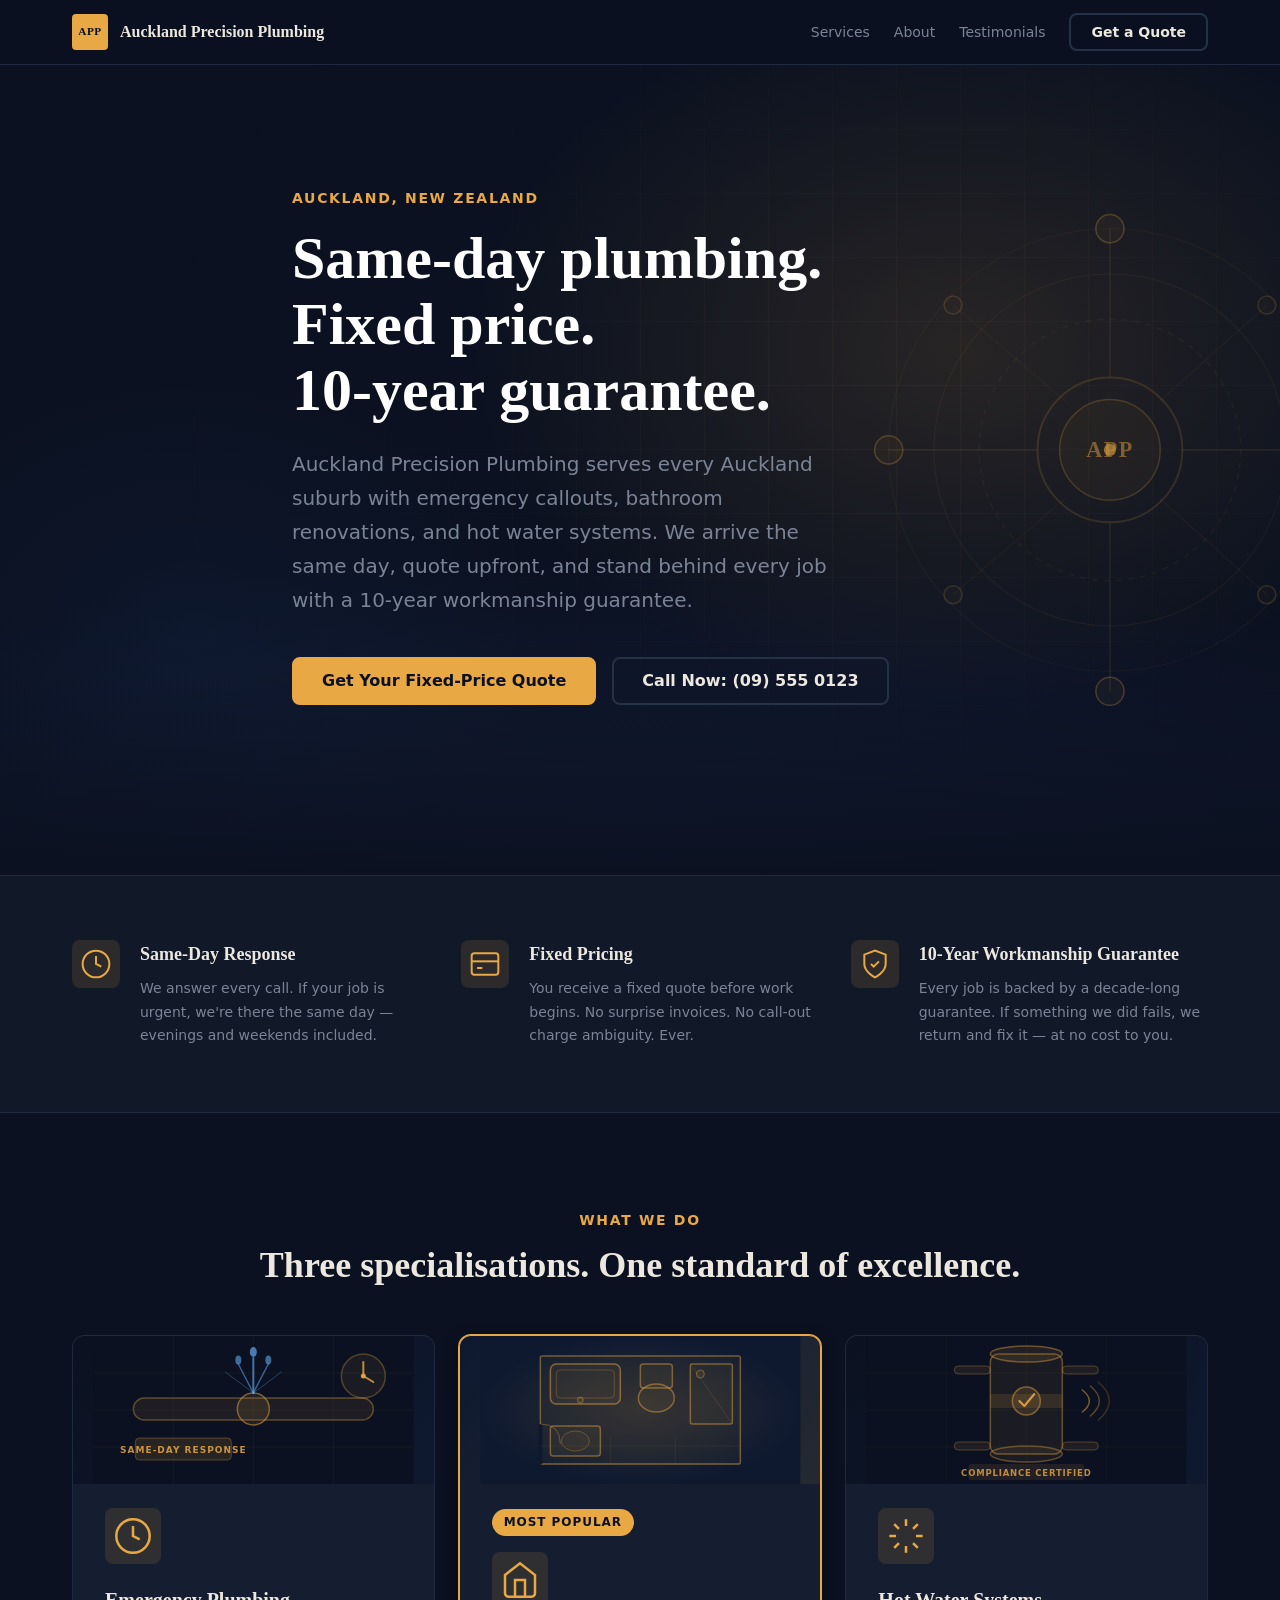
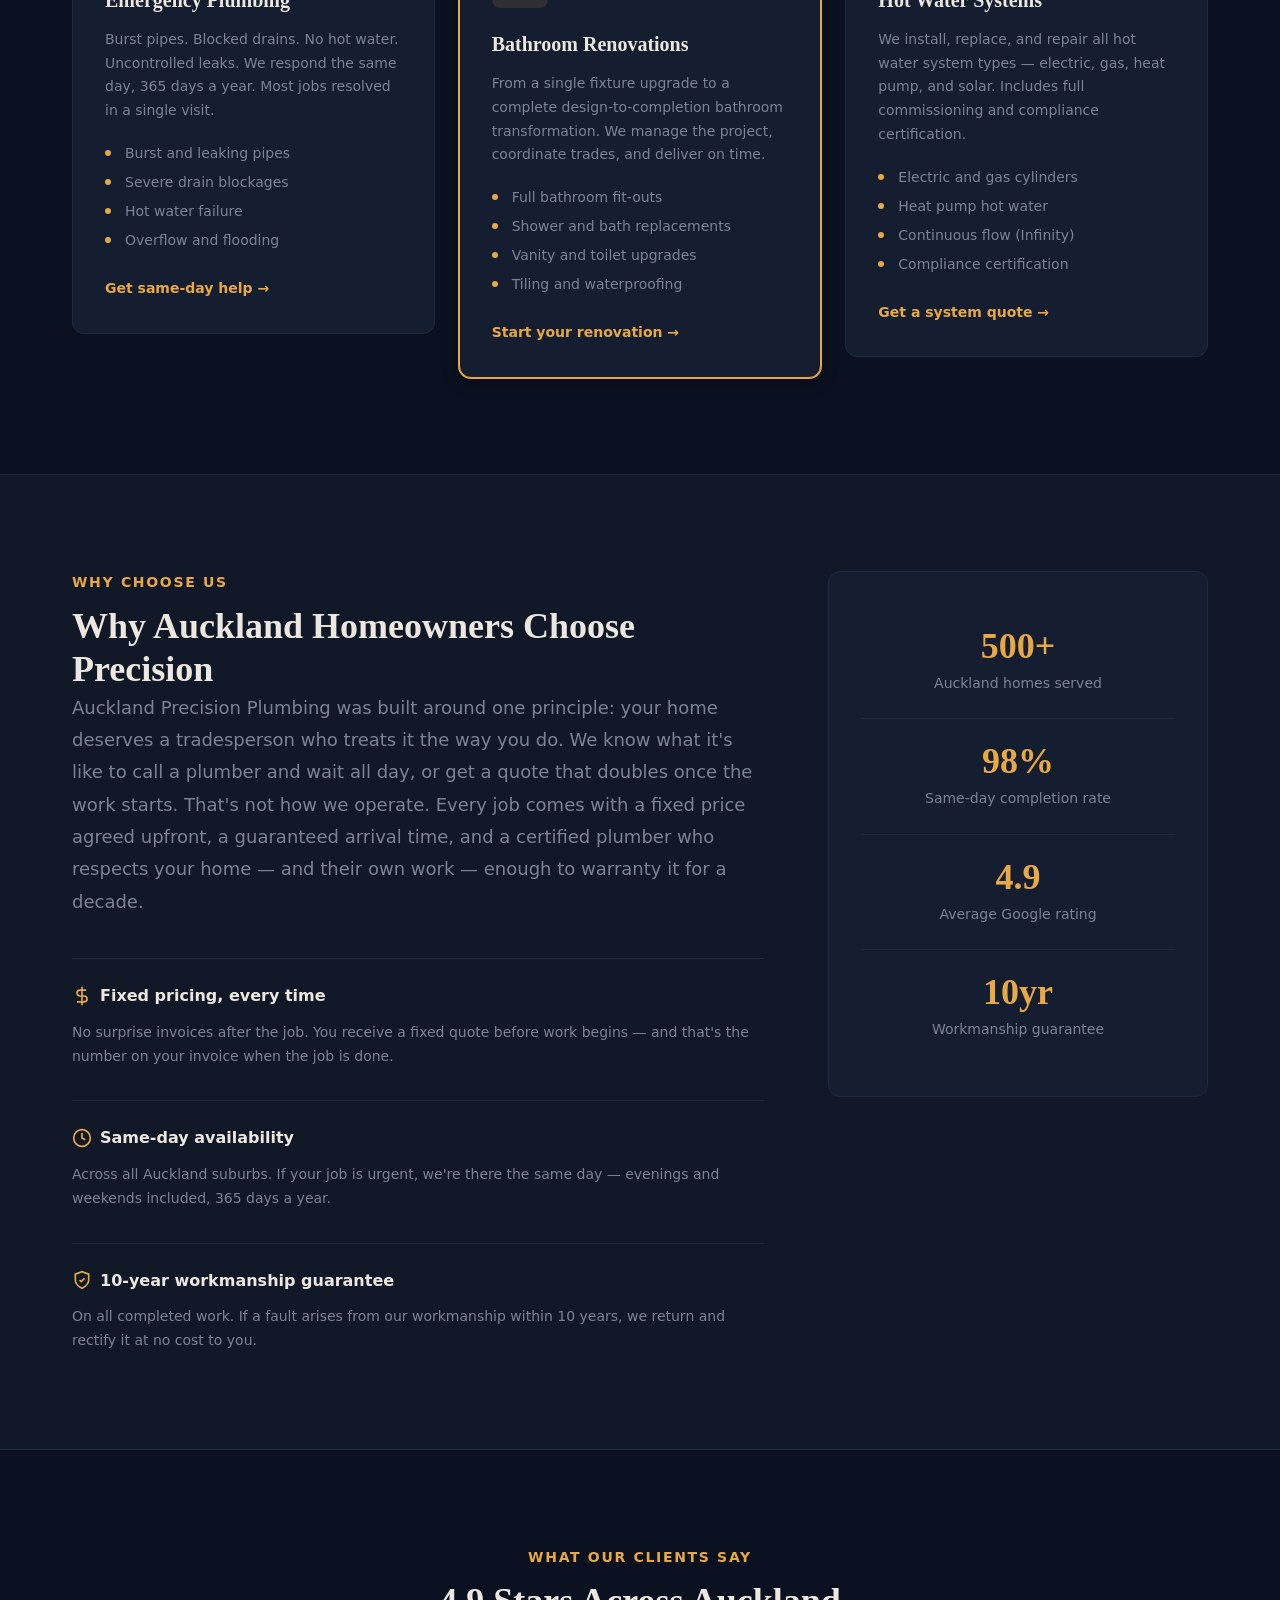
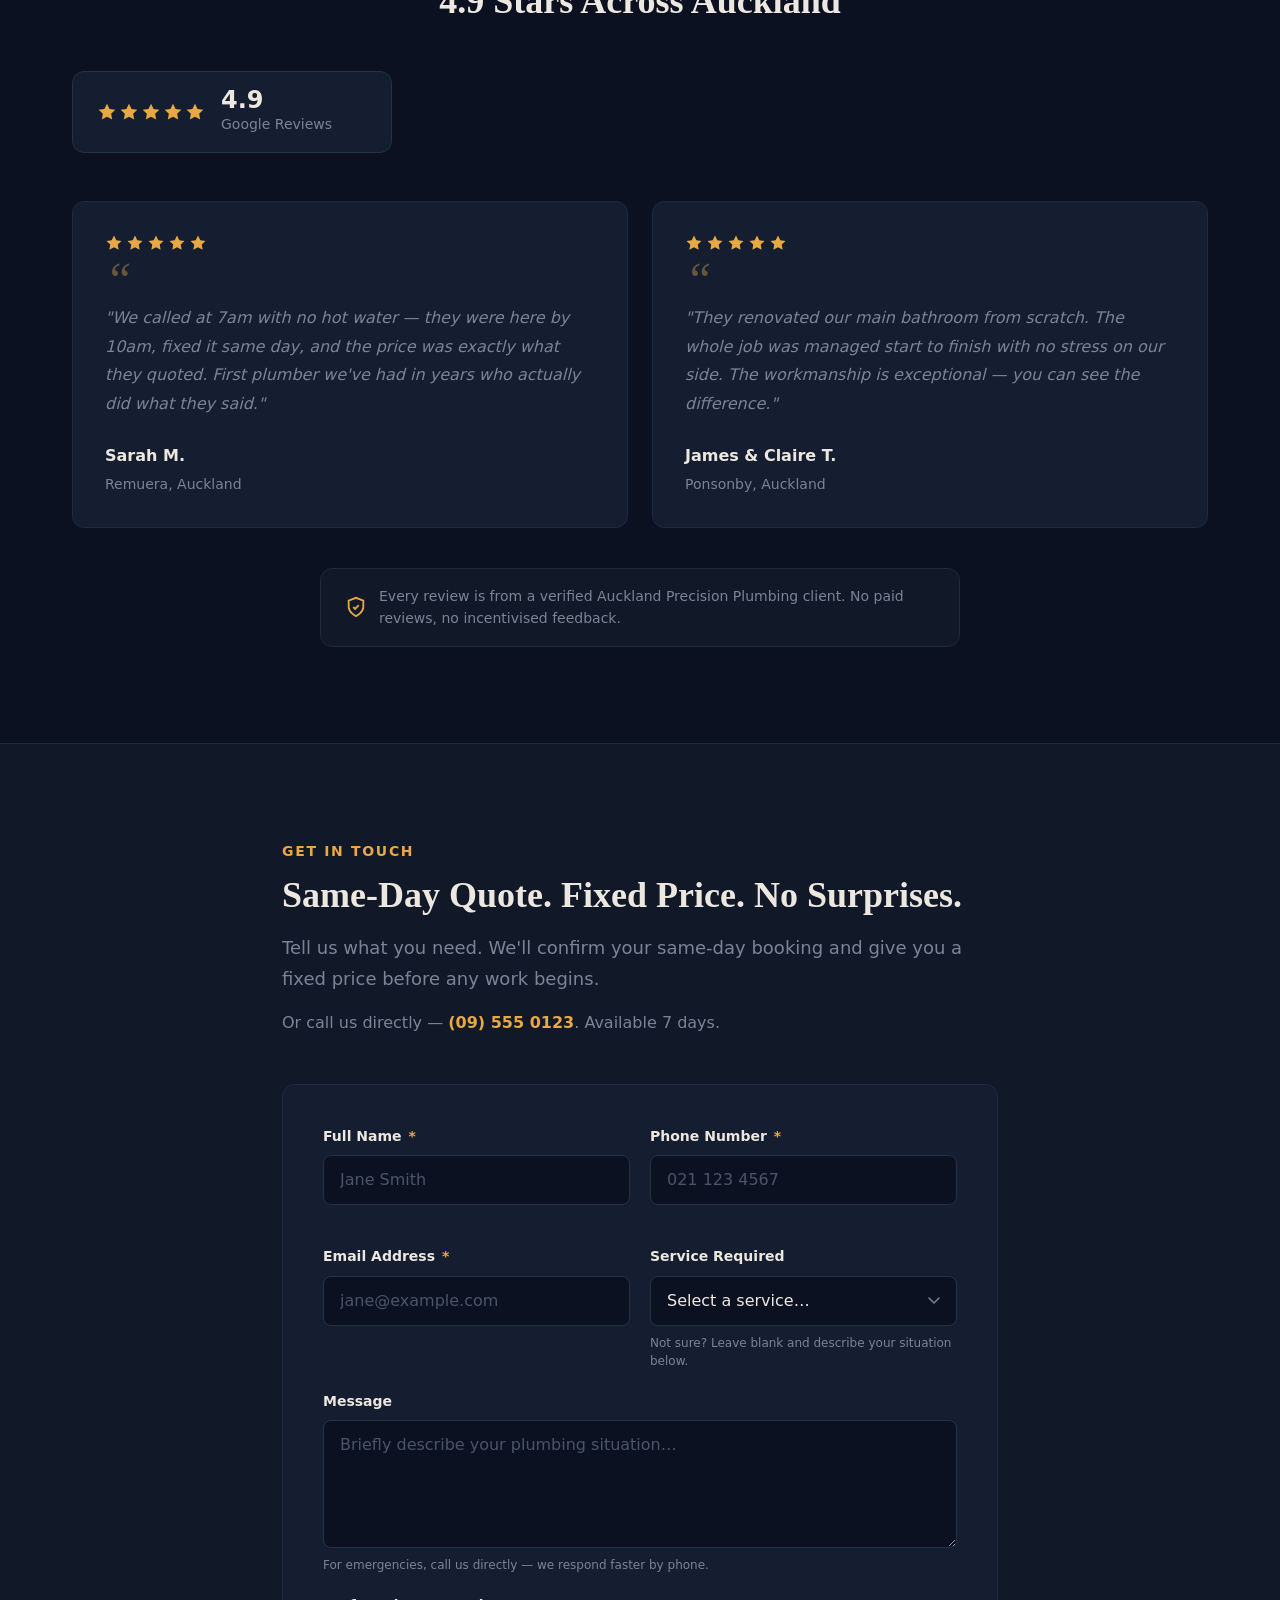
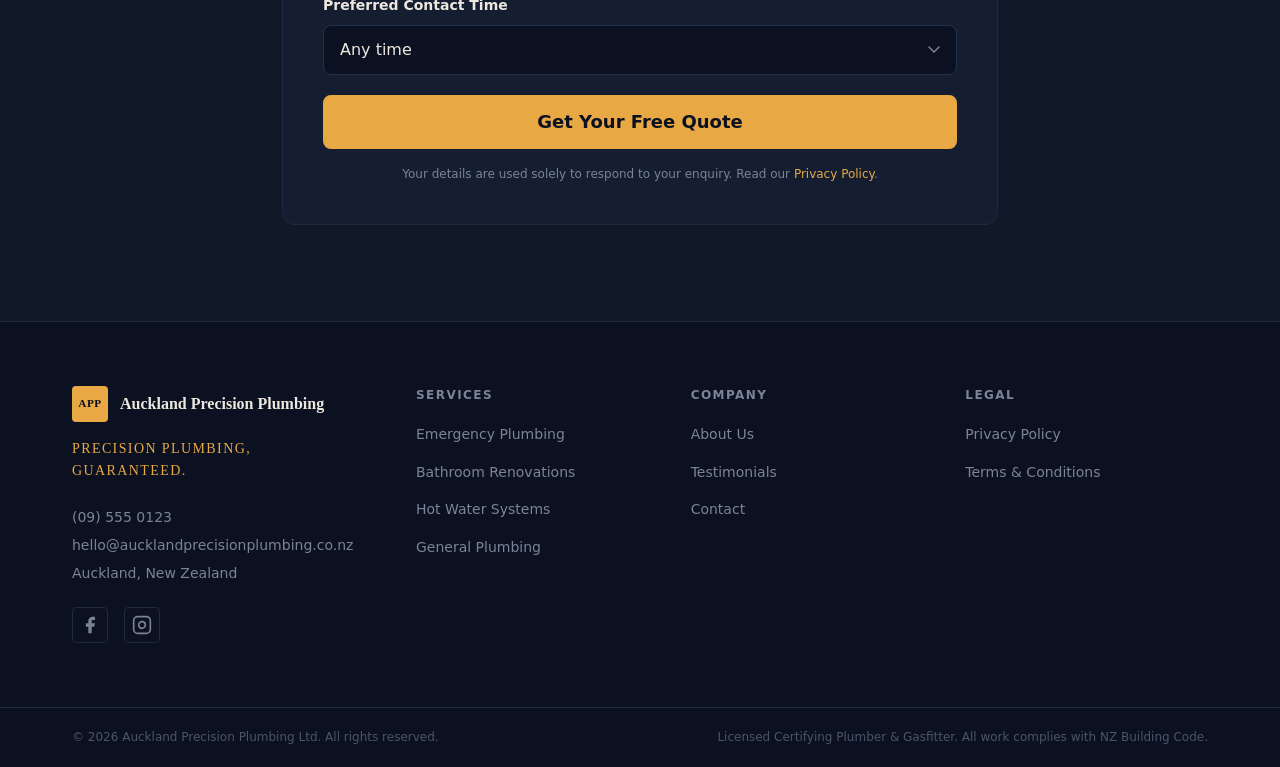
==== commit 20bd18cb: "fix(WEB-41): deploy Gate C fixes — hero visual, no-JS fallback, favicons, scroll animations - Hero s" ====
--- a/index.html
+++ b/index.html
@@ -5,19 +5,17 @@
   <meta name="viewport" content="width=device-width, initial-scale=1.0">
   <title>Auckland Precision Plumbing — Same-Day Emergency Plumbers Auckland</title>
   <meta name="description" content="Auckland's premium plumbing service. Same-day emergency response, fixed pricing guaranteed, 10-year workmanship guarantee. Serving Remuera, Ponsonby, Parnell and all Auckland suburbs.">
-  <link rel="canonical" href="https://auckland-precision-plumbing.netlify.app/">
+  <link rel="canonical" href="https://ravally.github.io/auckland-precision-plumbing/">
 
   <!-- Open Graph -->
   <meta property="og:title" content="Auckland Precision Plumbing — Same-Day Emergency Plumbers Auckland">
   <meta property="og:description" content="Auckland's premium plumbing service. Same-day emergency response, fixed pricing, 10-year workmanship guarantee.">
   <meta property="og:type" content="website">
-  <meta property="og:url" content="https://auckland-precision-plumbing.netlify.app/">
+  <meta property="og:url" content="https://ravally.github.io/auckland-precision-plumbing/">
   <meta property="og:image" content="https://auckland-precision-plumbing.netlify.app/assets/images/og-image.jpg">
 
   <!-- Favicon -->
-  <link rel="icon" type="image/svg+xml" href="/assets/icons/favicon.svg">
-  <link rel="icon" type="image/x-icon" href="/assets/icons/favicon.ico">
-  <link rel="apple-touch-icon" href="/assets/icons/apple-touch-icon.png">
+  <link rel="icon" type="image/svg+xml" href="assets/icons/favicon.svg">
 
   <!-- Fonts: Cormorant Garamond (display) + DM Sans (body) per design.json -->
   <link rel="preconnect" href="https://fonts.googleapis.com">
@@ -25,7 +23,7 @@
   <link href="https://fonts.googleapis.com/css2?family=Cormorant+Garamond:wght@500;600;700&family=DM+Sans:opsz,wght@9..40,400;9..40,500&display=swap" rel="stylesheet">
 
   <!-- Stylesheet -->
-  <link rel="stylesheet" href="/styles/main.css">
+  <link rel="stylesheet" href="styles/main.css">
 
   <!-- Schema.org JSON-LD: LocalBusiness + Plumber -->
   <script type="application/ld+json">
@@ -34,7 +32,7 @@
     "@type": ["LocalBusiness", "Plumber"],
     "name": "Auckland Precision Plumbing",
     "description": "Premium residential plumbing services — emergency callouts, bathroom renovations, and hot water system installation — delivered with same-day response, fixed pricing, and a 10-year workmanship guarantee.",
-    "url": "https://auckland-precision-plumbing.netlify.app/",
+    "url": "https://ravally.github.io/auckland-precision-plumbing/",
     "telephone": "+6495550123",
     "address": {
       "@type": "PostalAddress",
@@ -56,41 +54,33 @@
   <!-- ============================================================
        NAVIGATION — design.json: deep navy fixed header
   ============================================================ -->
-  <header class="site-nav" id="site-nav" role="banner">
-    <div class="nav-inner">
-      <a href="/" class="nav-logo" aria-label="Auckland Precision Plumbing — home">
-        Auckland Precision Plumbing
+  <header class="site-header" id="site-nav" role="banner">
+    <div class="header__inner container">
+      <a href="/auckland-precision-plumbing/" class="header__logo" aria-label="Auckland Precision Plumbing — home">
+        <span class="logo__mark" aria-hidden="true">APP</span>
+        <span class="logo__text">Auckland Precision Plumbing</span>
       </a>
 
-      <!-- Desktop nav -->
-      <nav class="nav-links" aria-label="Primary navigation">
-        <a href="#services">Services</a>
-        <a href="#about">About</a>
-        <a href="#social-proof">Testimonials</a>
-        <a href="#cta" class="nav-cta">Get a Quote</a>
+      <nav class="nav" aria-label="Primary navigation">
+        <ul class="nav__list">
+          <li><a href="#services" class="nav__link">Services</a></li>
+          <li><a href="#about" class="nav__link">About</a></li>
+          <li><a href="#social-proof" class="nav__link">Testimonials</a></li>
+          <li><a href="#cta" class="btn btn--ghost nav__cta">Get a Quote</a></li>
+        </ul>
       </nav>
 
-      <!-- Mobile toggle -->
       <button
-        class="nav-toggle"
+        class="nav__toggle"
         id="nav-toggle"
         aria-label="Open navigation menu"
         aria-expanded="false"
-        aria-controls="nav-mobile"
       >
-        <span aria-hidden="true"></span>
-        <span aria-hidden="true"></span>
-        <span aria-hidden="true"></span>
+        <span class="nav__toggle-bar" aria-hidden="true"></span>
+        <span class="nav__toggle-bar" aria-hidden="true"></span>
+        <span class="nav__toggle-bar" aria-hidden="true"></span>
       </button>
     </div>
-
-    <!-- Mobile nav -->
-    <nav class="nav-mobile" id="nav-mobile" aria-label="Mobile navigation" hidden>
-      <a href="#services">Services</a>
-      <a href="#about">About</a>
-      <a href="#social-proof">Testimonials</a>
-      <a href="#cta">Get a Quote</a>
-    </nav>
   </header>
 
   <main id="main-content">
@@ -103,63 +93,67 @@
     ============================================================ -->
     <section id="hero" class="hero" aria-label="Auckland Precision Plumbing">
 
-      <!-- Full-bleed background photography (premium bathroom/kitchen renovation) -->
+      <!-- Full-bleed background gradient -->
       <div
-        class="hero-bg"
-        id="hero-bg"
+        class="hero__bg"
         role="img"
         aria-label="Premium bathroom renovation completed by Auckland Precision Plumbing"
       ></div>
 
-      <!-- Gradient overlay — deep navy from bottom -->
-      <div class="hero-overlay" aria-hidden="true"></div>
-
-      <div class="container hero-content">
-        <div class="hero-inner">
-
-          <!-- Left: eyebrow + headline + subheading -->
-          <div class="hero-text">
-
-            <div class="hero-eyebrow" id="hero-eyebrow">
-              <span class="hero-eyebrow-line" aria-hidden="true"></span>
-              <span class="hero-eyebrow-text">Auckland, New Zealand</span>
-            </div>
-
-            <h1 class="hero-headline" id="hero-headline">
-              Same-day plumbing.<br>
-              Fixed price.<br>
-              10-year guarantee.
-            </h1>
-
-            <p class="hero-sub" id="hero-sub">
-              Auckland Precision Plumbing serves every Auckland suburb with emergency callouts,
-              bathroom renovations, and hot water systems. We arrive the same day, quote upfront,
-              and stand behind every job with a 10-year workmanship guarantee.
-            </p>
-
-          </div>
-
-          <!-- Right: CTA buttons (bottom-aligned with headline) -->
-          <div class="hero-actions-col">
-            <div class="hero-actions" id="hero-actions">
-              <a href="#cta" class="btn btn-primary">
-                Get Your Fixed-Price Quote
-              </a>
-              <a href="tel:+6409XXXXXX" class="btn btn-secondary btn-secondary--light">
-                Call Now: (09) XXX XXXX
-              </a>
-            </div>
-          </div>
-
-        </div>
-      </div>
-
-      <!-- Subtle scroll indicator -->
-      <div class="hero-scroll-hint" id="hero-scroll-hint" aria-hidden="true">
-        <span>Scroll</span>
-        <svg width="16" height="20" viewBox="0 0 16 20" fill="none">
-          <path d="M8 1v14M2 9l6 6 6-6" stroke="rgba(255,255,255,0.6)" stroke-width="1.5" stroke-linecap="round" stroke-linejoin="round"/>
+      <!-- Decorative engineering illustration — desktop only, aria-hidden -->
+      <div class="hero__deco" aria-hidden="true">
+        <svg viewBox="0 0 560 520" fill="none" xmlns="http://www.w3.org/2000/svg">
+          <circle cx="340" cy="240" r="220" stroke="rgba(232,168,68,0.07)" stroke-width="1"/>
+          <circle cx="340" cy="240" r="175" stroke="rgba(232,168,68,0.09)" stroke-width="1"/>
+          <circle cx="340" cy="240" r="130" stroke="rgba(232,168,68,0.07)" stroke-width="1.5" stroke-dasharray="6 6"/>
+          <circle cx="340" cy="240" r="72"  stroke="rgba(232,168,68,0.18)" stroke-width="2"/>
+          <circle cx="340" cy="240" r="50"  fill="rgba(232,168,68,0.05)" stroke="rgba(232,168,68,0.25)" stroke-width="1.5"/>
+          <text x="340" y="247" text-anchor="middle" font-family="Georgia,serif" font-size="22" font-weight="700" fill="rgba(232,168,68,0.55)" letter-spacing="1.5">APP</text>
+          <line x1="120" y1="240" x2="268" y2="240" stroke="rgba(232,168,68,0.12)" stroke-width="1.5"/>
+          <line x1="412" y1="240" x2="540" y2="240" stroke="rgba(232,168,68,0.12)" stroke-width="1.5"/>
+          <line x1="340" y1="20"  x2="340" y2="168" stroke="rgba(232,168,68,0.12)" stroke-width="1.5"/>
+          <line x1="340" y1="312" x2="340" y2="480" stroke="rgba(232,168,68,0.12)" stroke-width="1.5"/>
+          <circle cx="120" cy="240" r="14" stroke="rgba(232,168,68,0.3)" stroke-width="1.5" fill="rgba(232,168,68,0.06)"/>
+          <circle cx="540" cy="240" r="14" stroke="rgba(232,168,68,0.3)" stroke-width="1.5" fill="rgba(232,168,68,0.06)"/>
+          <circle cx="340" cy="20"  r="14" stroke="rgba(232,168,68,0.3)" stroke-width="1.5" fill="rgba(232,168,68,0.06)"/>
+          <circle cx="340" cy="480" r="14" stroke="rgba(232,168,68,0.3)" stroke-width="1.5" fill="rgba(232,168,68,0.06)"/>
+          <line x1="184" y1="96"  x2="296" y2="192" stroke="rgba(232,168,68,0.08)" stroke-width="1"/>
+          <line x1="496" y1="96"  x2="389" y2="192" stroke="rgba(232,168,68,0.08)" stroke-width="1"/>
+          <line x1="184" y1="384" x2="296" y2="288" stroke="rgba(232,168,68,0.08)" stroke-width="1"/>
+          <line x1="496" y1="384" x2="389" y2="288" stroke="rgba(232,168,68,0.08)" stroke-width="1"/>
+          <circle cx="184" cy="96"  r="9" stroke="rgba(232,168,68,0.2)" stroke-width="1.5" fill="rgba(232,168,68,0.04)"/>
+          <circle cx="496" cy="96"  r="9" stroke="rgba(232,168,68,0.2)" stroke-width="1.5" fill="rgba(232,168,68,0.04)"/>
+          <circle cx="184" cy="384" r="9" stroke="rgba(232,168,68,0.2)" stroke-width="1.5" fill="rgba(232,168,68,0.04)"/>
+          <circle cx="496" cy="384" r="9" stroke="rgba(232,168,68,0.2)" stroke-width="1.5" fill="rgba(232,168,68,0.04)"/>
+          <circle cx="340" cy="240" r="6" fill="rgba(232,168,68,0.7)"/>
         </svg>
+      </div>
+
+      <div class="container hero__content">
+
+        <span class="hero__eyebrow">Auckland, New Zealand</span>
+
+        <h1 class="hero__heading">
+          Same-day plumbing.<br>
+          Fixed price.<br>
+          10-year guarantee.
+        </h1>
+
+        <p class="hero__subhead">
+          Auckland Precision Plumbing serves every Auckland suburb with emergency callouts,
+          bathroom renovations, and hot water systems. We arrive the same day, quote upfront,
+          and stand behind every job with a 10-year workmanship guarantee.
+        </p>
+
+        <div class="hero__actions">
+          <a href="#cta" class="btn btn--primary" data-event="cta_click" data-label="hero-primary">
+            Get Your Fixed-Price Quote
+          </a>
+          <a href="tel:+6495550123" class="btn btn--ghost" data-event="phone_click">
+            Call Now: (09) 555 0123
+          </a>
+        </div>
+
       </div>
 
     </section>
@@ -223,6 +217,41 @@
         <div class="services__grid">
 
           <article class="service-card">
+            <!-- Visual header: Emergency Plumbing — burst pipe + water drops -->
+            <div class="service-card__visual" aria-hidden="true">
+              <svg viewBox="0 0 320 148" fill="none" xmlns="http://www.w3.org/2000/svg">
+                <!-- Background grid -->
+                <rect width="320" height="148" fill="#0B1120"/>
+                <line x1="0" y1="37"  x2="320" y2="37"  stroke="rgba(232,168,68,0.05)" stroke-width="1"/>
+                <line x1="0" y1="74"  x2="320" y2="74"  stroke="rgba(232,168,68,0.05)" stroke-width="1"/>
+                <line x1="0" y1="111" x2="320" y2="111" stroke="rgba(232,168,68,0.05)" stroke-width="1"/>
+                <line x1="80"  y1="0" x2="80"  y2="148" stroke="rgba(232,168,68,0.05)" stroke-width="1"/>
+                <line x1="160" y1="0" x2="160" y2="148" stroke="rgba(232,168,68,0.05)" stroke-width="1"/>
+                <line x1="240" y1="0" x2="240" y2="148" stroke="rgba(232,168,68,0.05)" stroke-width="1"/>
+                <!-- Horizontal main pipe -->
+                <rect x="40" y="62" width="240" height="22" rx="11" fill="rgba(232,168,68,0.08)" stroke="rgba(232,168,68,0.35)" stroke-width="1.5"/>
+                <!-- Burst point highlight -->
+                <circle cx="160" cy="73" r="16" fill="rgba(232,168,68,0.1)" stroke="rgba(232,168,68,0.5)" stroke-width="1.5"/>
+                <!-- Water spray lines -->
+                <line x1="160" y1="57" x2="145" y2="28" stroke="rgba(100,180,255,0.5)" stroke-width="1.5" stroke-linecap="round"/>
+                <line x1="160" y1="57" x2="160" y2="22" stroke="rgba(100,180,255,0.6)" stroke-width="2"   stroke-linecap="round"/>
+                <line x1="160" y1="57" x2="175" y2="28" stroke="rgba(100,180,255,0.5)" stroke-width="1.5" stroke-linecap="round"/>
+                <line x1="160" y1="57" x2="132" y2="36" stroke="rgba(100,180,255,0.3)" stroke-width="1"   stroke-linecap="round"/>
+                <line x1="160" y1="57" x2="188" y2="36" stroke="rgba(100,180,255,0.3)" stroke-width="1"   stroke-linecap="round"/>
+                <!-- Water drops -->
+                <ellipse cx="145" cy="24" rx="3" ry="4.5" fill="rgba(100,180,255,0.55)"/>
+                <ellipse cx="160" cy="16" rx="3.5" ry="5" fill="rgba(100,180,255,0.65)"/>
+                <ellipse cx="175" cy="24" rx="3" ry="4.5" fill="rgba(100,180,255,0.55)"/>
+                <!-- Same-day clock indicator -->
+                <circle cx="270" cy="40" r="22" fill="rgba(232,168,68,0.07)" stroke="rgba(232,168,68,0.3)" stroke-width="1.5"/>
+                <line x1="270" y1="26" x2="270" y2="40" stroke="rgba(232,168,68,0.8)" stroke-width="2" stroke-linecap="round"/>
+                <line x1="270" y1="40" x2="280" y2="46" stroke="rgba(232,168,68,0.8)" stroke-width="2" stroke-linecap="round"/>
+                <circle cx="270" cy="40" r="2.5" fill="rgba(232,168,68,0.9)"/>
+                <!-- Alert label -->
+                <rect x="42" y="102" width="96" height="22" rx="4" fill="rgba(232,168,68,0.12)" stroke="rgba(232,168,68,0.3)" stroke-width="1"/>
+                <text x="90" y="117" text-anchor="middle" font-family="system-ui,sans-serif" font-size="9" font-weight="600" fill="rgba(232,168,68,0.85)" letter-spacing="1">SAME-DAY RESPONSE</text>
+              </svg>
+            </div>
             <div class="service-card__icon" aria-hidden="true">
               <svg width="40" height="40" viewBox="0 0 24 24" fill="none" stroke="currentColor" stroke-width="1.5">
                 <path d="M12 2a10 10 0 110 20A10 10 0 0112 2z"/><path d="M12 6v6l4 2"/>
@@ -240,6 +269,42 @@
           </article>
 
           <article class="service-card service-card--featured">
+            <!-- Visual header: Bathroom Renovation — floor plan grid layout -->
+            <div class="service-card__visual" aria-hidden="true">
+              <svg viewBox="0 0 320 148" fill="none" xmlns="http://www.w3.org/2000/svg">
+                <rect width="320" height="148" fill="#0e1930"/>
+                <!-- Amber glow -->
+                <radialGradient id="rg-reno" cx="50%" cy="50%" r="50%">
+                  <stop offset="0%"   stop-color="rgba(232,168,68,0.15)"/>
+                  <stop offset="100%" stop-color="rgba(232,168,68,0)"/>
+                </radialGradient>
+                <rect width="320" height="148" fill="url(#rg-reno)"/>
+                <!-- Room outline -->
+                <rect x="60" y="20" width="200" height="108" rx="2" stroke="rgba(232,168,68,0.45)" stroke-width="1.5" fill="rgba(232,168,68,0.04)"/>
+                <!-- Door opening -->
+                <line x1="60" y1="88" x2="60" y2="128" stroke="#0e1930" stroke-width="4"/>
+                <path d="M60 88 Q80 88 80 108" stroke="rgba(232,168,68,0.35)" stroke-width="1" fill="none"/>
+                <!-- Bathtub shape -->
+                <rect x="70" y="28" width="70" height="40" rx="6" stroke="rgba(232,168,68,0.5)" stroke-width="1.5" fill="rgba(232,168,68,0.06)"/>
+                <rect x="76" y="34" width="58" height="28" rx="4" stroke="rgba(232,168,68,0.25)" stroke-width="1" fill="none"/>
+                <circle cx="100" cy="64" r="3" stroke="rgba(232,168,68,0.4)" stroke-width="1" fill="rgba(232,168,68,0.1)"/>
+                <!-- Toilet shape -->
+                <rect x="160" y="28" width="32" height="24" rx="3" stroke="rgba(232,168,68,0.45)" stroke-width="1.5" fill="rgba(232,168,68,0.05)"/>
+                <ellipse cx="176" cy="62" rx="18" ry="14" stroke="rgba(232,168,68,0.45)" stroke-width="1.5" fill="rgba(232,168,68,0.05)"/>
+                <!-- Vanity/sink -->
+                <rect x="70" y="90" width="50" height="30" rx="3" stroke="rgba(232,168,68,0.45)" stroke-width="1.5" fill="rgba(232,168,68,0.05)"/>
+                <ellipse cx="95" cy="105" rx="14" ry="10" stroke="rgba(232,168,68,0.3)" stroke-width="1" fill="rgba(232,168,68,0.03)"/>
+                <!-- Shower enclosure -->
+                <rect x="210" y="28" width="42" height="60" rx="2" stroke="rgba(232,168,68,0.45)" stroke-width="1.5" fill="rgba(232,168,68,0.04)"/>
+                <line x1="210" y1="28" x2="252" y2="88" stroke="rgba(232,168,68,0.12)" stroke-width="1"/>
+                <circle cx="220" cy="38" r="4" stroke="rgba(232,168,68,0.4)" stroke-width="1" fill="rgba(232,168,68,0.08)"/>
+                <!-- Floor tiles hint -->
+                <line x1="60"  y1="110" x2="260" y2="110" stroke="rgba(232,168,68,0.08)" stroke-width="1"/>
+                <line x1="60"  y1="128" x2="260" y2="128" stroke="rgba(232,168,68,0.08)" stroke-width="1"/>
+                <line x1="130" y1="100" x2="130" y2="128" stroke="rgba(232,168,68,0.08)" stroke-width="1"/>
+                <line x1="195" y1="100" x2="195" y2="128" stroke="rgba(232,168,68,0.08)" stroke-width="1"/>
+              </svg>
+            </div>
             <div class="service-card__badge">Most popular</div>
             <div class="service-card__icon" aria-hidden="true">
               <svg width="40" height="40" viewBox="0 0 24 24" fill="none" stroke="currentColor" stroke-width="1.5">
@@ -258,6 +323,41 @@
           </article>
 
           <article class="service-card">
+            <!-- Visual header: Hot Water Systems — cylinder + heat waves -->
+            <div class="service-card__visual" aria-hidden="true">
+              <svg viewBox="0 0 320 148" fill="none" xmlns="http://www.w3.org/2000/svg">
+                <rect width="320" height="148" fill="#0B1120"/>
+                <!-- Background grid -->
+                <line x1="0" y1="37"  x2="320" y2="37"  stroke="rgba(232,168,68,0.04)" stroke-width="1"/>
+                <line x1="0" y1="74"  x2="320" y2="74"  stroke="rgba(232,168,68,0.04)" stroke-width="1"/>
+                <line x1="0" y1="111" x2="320" y2="111" stroke="rgba(232,168,68,0.04)" stroke-width="1"/>
+                <line x1="80"  y1="0" x2="80"  y2="148" stroke="rgba(232,168,68,0.04)" stroke-width="1"/>
+                <line x1="160" y1="0" x2="160" y2="148" stroke="rgba(232,168,68,0.04)" stroke-width="1"/>
+                <line x1="240" y1="0" x2="240" y2="148" stroke="rgba(232,168,68,0.04)" stroke-width="1"/>
+                <!-- Hot water cylinder body -->
+                <rect x="124" y="18" width="72" height="100" rx="8" fill="rgba(232,168,68,0.07)" stroke="rgba(232,168,68,0.4)" stroke-width="1.5"/>
+                <!-- Cylinder end caps -->
+                <ellipse cx="160" cy="18" rx="36" ry="8" fill="rgba(232,168,68,0.1)" stroke="rgba(232,168,68,0.4)" stroke-width="1.5"/>
+                <ellipse cx="160" cy="118" rx="36" ry="8" fill="rgba(232,168,68,0.07)" stroke="rgba(232,168,68,0.35)" stroke-width="1.5"/>
+                <!-- Temperature indicator band -->
+                <rect x="124" y="58" width="72" height="14" rx="0" fill="rgba(232,168,68,0.12)" stroke="none"/>
+                <!-- Pipe connections -->
+                <rect x="88"  y="30" width="36" height="8" rx="4" fill="rgba(232,168,68,0.08)" stroke="rgba(232,168,68,0.3)" stroke-width="1"/>
+                <rect x="196" y="30" width="36" height="8" rx="4" fill="rgba(232,168,68,0.08)" stroke="rgba(232,168,68,0.3)" stroke-width="1"/>
+                <rect x="88"  y="106" width="36" height="8" rx="4" fill="rgba(232,168,68,0.08)" stroke="rgba(232,168,68,0.3)" stroke-width="1"/>
+                <rect x="196" y="106" width="36" height="8" rx="4" fill="rgba(232,168,68,0.08)" stroke="rgba(232,168,68,0.3)" stroke-width="1"/>
+                <!-- Heat wave arcs (right side) -->
+                <path d="M216 54 Q230 65 216 76" stroke="rgba(232,168,68,0.5)" stroke-width="1.5" stroke-linecap="round" fill="none"/>
+                <path d="M224 50 Q242 65 224 80" stroke="rgba(232,168,68,0.35)" stroke-width="1.5" stroke-linecap="round" fill="none"/>
+                <path d="M232 46 Q254 65 232 84" stroke="rgba(232,168,68,0.2)" stroke-width="1.5" stroke-linecap="round" fill="none"/>
+                <!-- Cert badge -->
+                <circle cx="160" cy="65" r="14" fill="rgba(232,168,68,0.12)" stroke="rgba(232,168,68,0.45)" stroke-width="1.5"/>
+                <polyline points="153,65 158,70 168,58" stroke="rgba(232,168,68,0.9)" stroke-width="2" stroke-linecap="round" stroke-linejoin="round" fill="none"/>
+                <!-- Label -->
+                <rect x="102" y="128" width="116" height="16" rx="3" fill="rgba(232,168,68,0.1)"/>
+                <text x="160" y="140" text-anchor="middle" font-family="system-ui,sans-serif" font-size="8.5" font-weight="600" fill="rgba(232,168,68,0.8)" letter-spacing="0.8">COMPLIANCE CERTIFIED</text>
+              </svg>
+            </div>
             <div class="service-card__icon" aria-hidden="true">
               <svg width="40" height="40" viewBox="0 0 24 24" fill="none" stroke="currentColor" stroke-width="1.5">
                 <path d="M12 2v4m0 12v4M4.93 4.93l2.83 2.83m8.48 8.48l2.83 2.83M2 12h4m12 0h4M4.93 19.07l2.83-2.83m8.48-8.48l2.83-2.83"/>
@@ -352,18 +452,35 @@
     </section>
 
     <!-- ============================================================
-         SOCIAL PROOF / TESTIMONIALS
+         SOCIAL PROOF / TESTIMONIALS — WEB-38
+         Copy: COPY.md. Design: design.json.
+         Layout: Google Reviews badge + 2-col testimonial grid.
     ============================================================ -->
     <section id="social-proof" class="social-proof fade-in" aria-labelledby="social-proof-heading">
       <div class="container">
         <header class="section-header">
           <p class="section-eyebrow">What our clients say</p>
-          <h2 id="social-proof-heading" class="section-heading">Real words. Real Auckland homeowners.</h2>
+          <h2 id="social-proof-heading" class="section-heading">4.9 Stars Across Auckland</h2>
         </header>
 
+        <!-- Google Reviews trust stat -->
+        <div class="reviews-badge fade-in" aria-label="Google Reviews rating">
+          <div class="reviews-badge__stars" aria-hidden="true">
+            <svg width="20" height="20" viewBox="0 0 24 24" fill="currentColor"><polygon points="12 2 15.09 8.26 22 9.27 17 14.14 18.18 21.02 12 17.77 5.82 21.02 7 14.14 2 9.27 8.91 8.26 12 2"/></svg>
+            <svg width="20" height="20" viewBox="0 0 24 24" fill="currentColor"><polygon points="12 2 15.09 8.26 22 9.27 17 14.14 18.18 21.02 12 17.77 5.82 21.02 7 14.14 2 9.27 8.91 8.26 12 2"/></svg>
+            <svg width="20" height="20" viewBox="0 0 24 24" fill="currentColor"><polygon points="12 2 15.09 8.26 22 9.27 17 14.14 18.18 21.02 12 17.77 5.82 21.02 7 14.14 2 9.27 8.91 8.26 12 2"/></svg>
+            <svg width="20" height="20" viewBox="0 0 24 24" fill="currentColor"><polygon points="12 2 15.09 8.26 22 9.27 17 14.14 18.18 21.02 12 17.77 5.82 21.02 7 14.14 2 9.27 8.91 8.26 12 2"/></svg>
+            <svg width="20" height="20" viewBox="0 0 24 24" fill="currentColor"><polygon points="12 2 15.09 8.26 22 9.27 17 14.14 18.18 21.02 12 17.77 5.82 21.02 7 14.14 2 9.27 8.91 8.26 12 2"/></svg>
+          </div>
+          <div class="reviews-badge__body">
+            <span class="reviews-badge__score">4.9</span>
+            <span class="reviews-badge__label">Google Reviews</span>
+          </div>
+        </div>
+
         <div class="testimonials__grid">
 
-          <blockquote class="testimonial">
+          <blockquote class="testimonial fade-in testimonial--delay-1">
             <div class="testimonial__stars" aria-label="5 stars out of 5">
               <svg width="18" height="18" viewBox="0 0 24 24" fill="currentColor" aria-hidden="true"><polygon points="12 2 15.09 8.26 22 9.27 17 14.14 18.18 21.02 12 17.77 5.82 21.02 7 14.14 2 9.27 8.91 8.26 12 2"/></svg>
               <svg width="18" height="18" viewBox="0 0 24 24" fill="currentColor" aria-hidden="true"><polygon points="12 2 15.09 8.26 22 9.27 17 14.14 18.18 21.02 12 17.77 5.82 21.02 7 14.14 2 9.27 8.91 8.26 12 2"/></svg>
@@ -372,7 +489,7 @@
               <svg width="18" height="18" viewBox="0 0 24 24" fill="currentColor" aria-hidden="true"><polygon points="12 2 15.09 8.26 22 9.27 17 14.14 18.18 21.02 12 17.77 5.82 21.02 7 14.14 2 9.27 8.91 8.26 12 2"/></svg>
             </div>
             <p class="testimonial__quote">
-              "We had a burst pipe at 7pm on a Friday. Auckland Precision were at our Remuera home by 8:30pm, had it fixed by 10pm, and the price matched the quote exactly. I've used three other plumbers over the years — none of them operate like this."
+              "We called at 7am with no hot water — they were here by 10am, fixed it same day, and the price was exactly what they quoted. First plumber we've had in years who actually did what they said."
             </p>
             <footer class="testimonial__footer">
               <cite class="testimonial__author">
@@ -382,7 +499,7 @@
             </footer>
           </blockquote>
 
-          <blockquote class="testimonial">
+          <blockquote class="testimonial fade-in testimonial--delay-2">
             <div class="testimonial__stars" aria-label="5 stars out of 5">
               <svg width="18" height="18" viewBox="0 0 24 24" fill="currentColor" aria-hidden="true"><polygon points="12 2 15.09 8.26 22 9.27 17 14.14 18.18 21.02 12 17.77 5.82 21.02 7 14.14 2 9.27 8.91 8.26 12 2"/></svg>
               <svg width="18" height="18" viewBox="0 0 24 24" fill="currentColor" aria-hidden="true"><polygon points="12 2 15.09 8.26 22 9.27 17 14.14 18.18 21.02 12 17.77 5.82 21.02 7 14.14 2 9.27 8.91 8.26 12 2"/></svg>
@@ -391,11 +508,11 @@
               <svg width="18" height="18" viewBox="0 0 24 24" fill="currentColor" aria-hidden="true"><polygon points="12 2 15.09 8.26 22 9.27 17 14.14 18.18 21.02 12 17.77 5.82 21.02 7 14.14 2 9.27 8.91 8.26 12 2"/></svg>
             </div>
             <p class="testimonial__quote">
-              "We contracted Auckland Precision to manage our entire Ponsonby bathroom renovation. The project ran on schedule, the fixed quote held, and the quality of work is exceptional. The team communicated proactively throughout. Exactly the standard we expected."
+              "They renovated our main bathroom from scratch. The whole job was managed start to finish with no stress on our side. The workmanship is exceptional — you can see the difference."
             </p>
             <footer class="testimonial__footer">
               <cite class="testimonial__author">
-                <strong>James &amp; Olivia K.</strong>
+                <strong>James &amp; Claire T.</strong>
                 <span class="testimonial__location">Ponsonby, Auckland</span>
               </cite>
             </footer>
@@ -403,9 +520,9 @@
 
         </div>
 
-        <div class="social-proof__trust-signal">
+        <div class="social-proof__trust-signal fade-in testimonial--delay-3">
           <svg width="22" height="22" viewBox="0 0 24 24" fill="none" stroke="currentColor" stroke-width="2" aria-hidden="true">
-            <path d="M12 22s8-4 8-10V5l-8-3-8 3v7c0 6 8 10 8 10z"/>
+            <path d="M12 22s8-4 8-10V5l-8-3-8 3v7c0 6 8 10 8 10z"/><polyline points="9 12 11 14 15 10"/>
           </svg>
           <p>Every review is from a verified Auckland Precision Plumbing client. No paid reviews, no incentivised feedback.</p>
         </div>
@@ -419,8 +536,9 @@
       <div class="container contact__inner">
         <div class="contact__header">
           <p class="section-eyebrow">Get in touch</p>
-          <h2 id="contact-heading" class="section-heading">Tell us what you need.<br>We'll get back to you within the hour.</h2>
-          <p class="contact__subhead">Fill out the form below or call us directly on <a href="tel:+6495550123" class="contact__phone-link" data-event="phone_click">(09) 555 0123</a>. We're available 7 days.</p>
+          <h2 id="contact-heading" class="section-heading">Same-Day Quote. Fixed Price. No Surprises.</h2>
+          <p class="contact__subhead">Tell us what you need. We'll confirm your same-day booking and give you a fixed price before any work begins.</p>
+          <p class="contact__phone-cta">Or call us directly — <a href="tel:+6495550123" class="contact__phone-link" data-event="phone_click">(09) 555 0123</a>. Available 7 days.</p>
         </div>
 
         <!-- Contact Form — Formspree endpoint: replace YOUR_FORM_ID -->
@@ -490,10 +608,11 @@
               <label for="contact-service" class="form-label">Service Required</label>
               <select id="contact-service" name="service" class="form-input form-select" aria-describedby="contact-service-hint">
                 <option value="">Select a service…</option>
-                <option value="Emergency Plumbing">Emergency Plumbing</option>
+                <option value="Emergency Callout">Emergency Callout</option>
                 <option value="Bathroom Renovation">Bathroom Renovation</option>
                 <option value="Hot Water System">Hot Water System</option>
-                <option value="General Plumbing">General Plumbing</option>
+                <option value="General Maintenance">General Maintenance</option>
+                <option value="Other">Other</option>
               </select>
               <span id="contact-service-hint" class="form-hint">Not sure? Leave blank and describe your situation below.</span>
             </div>
@@ -523,12 +642,12 @@
           </div>
 
           <button type="submit" class="btn btn--primary contact-form__submit" data-event="cta_click" data-label="form-submit">
-            <span class="btn__text">Send Enquiry</span>
+            <span class="btn__text">Get Your Free Quote</span>
             <span class="btn__loading" aria-hidden="true">Sending…</span>
           </button>
 
           <p class="contact-form__privacy">
-            Your details are used solely to respond to your enquiry. Read our <a href="/privacy.html">Privacy Policy</a>.
+            Your details are used solely to respond to your enquiry. Read our <a href="privacy.html">Privacy Policy</a>.
           </p>
 
           <!-- Success / Error messages -->
@@ -557,16 +676,26 @@
     <div class="container footer__inner">
 
       <div class="footer__brand">
-        <a href="/" class="footer__logo" aria-label="Auckland Precision Plumbing — Home">
+        <a href="/auckland-precision-plumbing/" class="footer__logo" aria-label="Auckland Precision Plumbing — Home">
           <span class="logo__mark" aria-hidden="true">APP</span>
           <span class="logo__text">Auckland Precision Plumbing</span>
         </a>
-        <p class="footer__tagline">Precision. Guaranteed.</p>
+        <p class="footer__tagline">Precision Plumbing, Guaranteed.</p>
         <address class="footer__contact">
           <a href="tel:+6495550123" class="footer__phone" data-event="phone_click">(09) 555 0123</a><br>
           <a href="mailto:hello@aucklandprecisionplumbing.co.nz" class="footer__email">hello@aucklandprecisionplumbing.co.nz</a><br>
           Auckland, New Zealand
         </address>
+        <div class="footer__social" aria-label="Social media links">
+          <a href="https://www.facebook.com/aucklandprecisionplumbing" class="footer__social-link" target="_blank" rel="noopener noreferrer" aria-label="Auckland Precision Plumbing on Facebook">
+            <svg width="20" height="20" viewBox="0 0 24 24" fill="currentColor" aria-hidden="true"><path d="M18 2h-3a5 5 0 0 0-5 5v3H7v4h3v8h4v-8h3l1-4h-4V7a1 1 0 0 1 1-1h3z"/></svg>
+            <span class="sr-only">Facebook</span>
+          </a>
+          <a href="https://www.instagram.com/aucklandprecisionplumbing" class="footer__social-link" target="_blank" rel="noopener noreferrer" aria-label="Auckland Precision Plumbing on Instagram">
+            <svg width="20" height="20" viewBox="0 0 24 24" fill="none" stroke="currentColor" stroke-width="2" aria-hidden="true"><rect x="2" y="2" width="20" height="20" rx="5" ry="5"/><path d="M16 11.37A4 4 0 1 1 12.63 8 4 4 0 0 1 16 11.37z"/><line x1="17.5" y1="6.5" x2="17.51" y2="6.5"/></svg>
+            <span class="sr-only">Instagram</span>
+          </a>
+        </div>
       </div>
 
       <nav class="footer__nav" aria-label="Footer navigation">
@@ -590,8 +719,8 @@
         <div class="footer__nav-group">
           <h3 class="footer__nav-heading">Legal</h3>
           <ul class="footer__nav-list" role="list">
-            <li><a href="/privacy.html" class="footer__nav-link">Privacy Policy</a></li>
-            <li><a href="/terms.html" class="footer__nav-link">Terms &amp; Conditions</a></li>
+            <li><a href="privacy.html" class="footer__nav-link">Privacy Policy</a></li>
+            <li><a href="terms.html" class="footer__nav-link">Terms &amp; Conditions</a></li>
           </ul>
         </div>
       </nav>
@@ -607,7 +736,7 @@
   </footer>
 
   <!-- JavaScript -->
-  <script src="/js/main.js" defer></script>
+  <script src="js/main.js" defer></script>
 
 </body>
 </html>
--- a/styles/main.css
+++ b/styles/main.css
@@ -25,8 +25,8 @@
   --color-white:        #FFFFFF;
 
   /* Typography */
-  --font-display: 'Playfair Display', Georgia, 'Times New Roman', serif;
-  --font-body:    'Inter', system-ui, -apple-system, BlinkMacSystemFont, 'Segoe UI', sans-serif;
+  --font-display: 'Cormorant Garamond', Georgia, 'Times New Roman', serif;
+  --font-body:    'DM Sans', system-ui, -apple-system, BlinkMacSystemFont, 'Segoe UI', sans-serif;
 
   /* Font sizes */
   --text-xs:   0.75rem;
@@ -247,13 +247,14 @@
 /* ----------------------------------------------------------------
    6. Scroll fade-in animation
 ---------------------------------------------------------------- */
-.fade-in {
+/* JS adds .js to <html> — without JS, content stays visible (progressive enhancement) */
+.js .fade-in {
   opacity: 0;
   transform: translateY(28px);
   transition: opacity 0.6s ease, transform 0.6s ease;
 }
 
-.fade-in.is-visible {
+.js .fade-in.is-visible {
   opacity: 1;
   transform: translateY(0);
 }
@@ -434,8 +435,9 @@
   position: absolute;
   inset: 0;
   background:
-    radial-gradient(ellipse 80% 60% at 60% 40%, rgba(232, 168, 68, 0.06) 0%, transparent 60%),
-    radial-gradient(ellipse 60% 80% at 20% 80%, rgba(30, 106, 190, 0.04) 0%, transparent 60%),
+    radial-gradient(ellipse 70% 80% at 75% 35%, rgba(232, 168, 68, 0.13) 0%, transparent 55%),
+    radial-gradient(ellipse 50% 60% at 15% 70%, rgba(30, 80, 160, 0.09) 0%, transparent 55%),
+    radial-gradient(ellipse 100% 50% at 50% 100%, rgba(20, 30, 60, 0.8) 0%, transparent 80%),
     var(--color-bg);
   z-index: 0;
 }
@@ -445,9 +447,10 @@
   position: absolute;
   inset: 0;
   background-image:
-    linear-gradient(rgba(232, 168, 68, 0.025) 1px, transparent 1px),
-    linear-gradient(90deg, rgba(232, 168, 68, 0.025) 1px, transparent 1px);
+    linear-gradient(rgba(232, 168, 68, 0.055) 1px, transparent 1px),
+    linear-gradient(90deg, rgba(232, 168, 68, 0.055) 1px, transparent 1px);
   background-size: 64px 64px;
+  mask-image: radial-gradient(ellipse 70% 80% at 70% 40%, rgba(0,0,0,0.9) 0%, rgba(0,0,0,0.15) 60%, transparent 90%);
 }
 
 .hero__bg::after {
@@ -531,6 +534,39 @@
   flex-shrink: 0;
 }
 
+/* Hero decorative illustration */
+.hero__deco {
+  position: absolute;
+  right: -4%;
+  top: 50%;
+  transform: translateY(-50%);
+  width: 44vw;
+  max-width: 580px;
+  pointer-events: none;
+  z-index: 1;
+  opacity: 0.85;
+}
+
+.hero__deco svg {
+  width: 100%;
+  height: auto;
+  display: block;
+}
+
+@media (max-width: 1024px) {
+  .hero__deco {
+    right: -15%;
+    width: 55vw;
+    opacity: 0.4;
+  }
+}
+
+@media (max-width: 768px) {
+  .hero__deco {
+    display: none;
+  }
+}
+
 /* ----------------------------------------------------------------
    9. Trust Bar
 ---------------------------------------------------------------- */
@@ -653,6 +689,29 @@
   border-radius: var(--radius-md);
   color: var(--color-accent);
   margin-bottom: var(--space-5);
+}
+
+/* Service card visual header illustration */
+.service-card__visual {
+  margin: calc(-1 * var(--space-8));
+  margin-bottom: var(--space-6);
+  height: 148px;
+  border-radius: var(--radius-lg) var(--radius-lg) 0 0;
+  overflow: hidden;
+  position: relative;
+  background: linear-gradient(135deg, var(--color-bg) 0%, #0e1930 100%);
+  display: flex;
+  align-items: center;
+  justify-content: center;
+}
+
+.service-card__visual svg {
+  width: 100%;
+  height: 100%;
+}
+
+.service-card--featured .service-card__visual {
+  background: linear-gradient(135deg, #0e1930 0%, rgba(232, 168, 68, 0.08) 100%);
 }
 
 .service-card__title {
@@ -806,6 +865,50 @@
   padding-block: var(--space-24);
 }
 
+/* Stagger delays for testimonial cards */
+.testimonial--delay-1 { transition-delay: 0.12s; }
+.testimonial--delay-2 { transition-delay: 0.24s; }
+.testimonial--delay-3 { transition-delay: 0.36s; }
+
+/* Google Reviews badge */
+.reviews-badge {
+  display: flex;
+  align-items: center;
+  gap: var(--space-4);
+  margin-bottom: var(--space-12);
+  padding: var(--space-4) var(--space-6);
+  background-color: var(--color-bg-card);
+  border: 1px solid var(--color-border-light);
+  border-radius: var(--radius-lg);
+  max-width: 320px;
+}
+
+.reviews-badge__stars {
+  display: flex;
+  gap: 2px;
+  color: var(--color-accent);
+  flex-shrink: 0;
+}
+
+.reviews-badge__body {
+  display: flex;
+  flex-direction: column;
+  gap: 1px;
+}
+
+.reviews-badge__score {
+  font-size: var(--text-2xl);
+  font-weight: 700;
+  color: var(--color-text);
+  line-height: 1;
+}
+
+.reviews-badge__label {
+  font-size: var(--text-sm);
+  color: var(--color-text-muted);
+  font-weight: 500;
+}
+
 .testimonials__grid {
   display: grid;
   grid-template-columns: 1fr 1fr;
@@ -918,6 +1021,12 @@
   font-size: var(--text-lg);
   color: var(--color-text-muted);
   line-height: 1.7;
+}
+
+.contact__phone-cta {
+  margin-top: var(--space-4);
+  font-size: var(--text-base);
+  color: var(--color-text-muted);
 }
 
 .contact__phone-link {
@@ -1118,6 +1227,29 @@
 .footer__phone:hover,
 .footer__email:hover { color: var(--color-accent); }
 
+.footer__social {
+  display: flex;
+  gap: var(--space-4);
+  margin-top: var(--space-5);
+}
+
+.footer__social-link {
+  display: flex;
+  align-items: center;
+  justify-content: center;
+  width: 36px;
+  height: 36px;
+  color: var(--color-text-muted);
+  border: 1px solid var(--color-border);
+  border-radius: var(--radius-sm);
+  transition: color var(--transition), border-color var(--transition);
+}
+
+.footer__social-link:hover {
+  color: var(--color-accent);
+  border-color: var(--color-accent);
+}
+
 .footer__nav {
   display: grid;
   grid-template-columns: repeat(3, 1fr);
